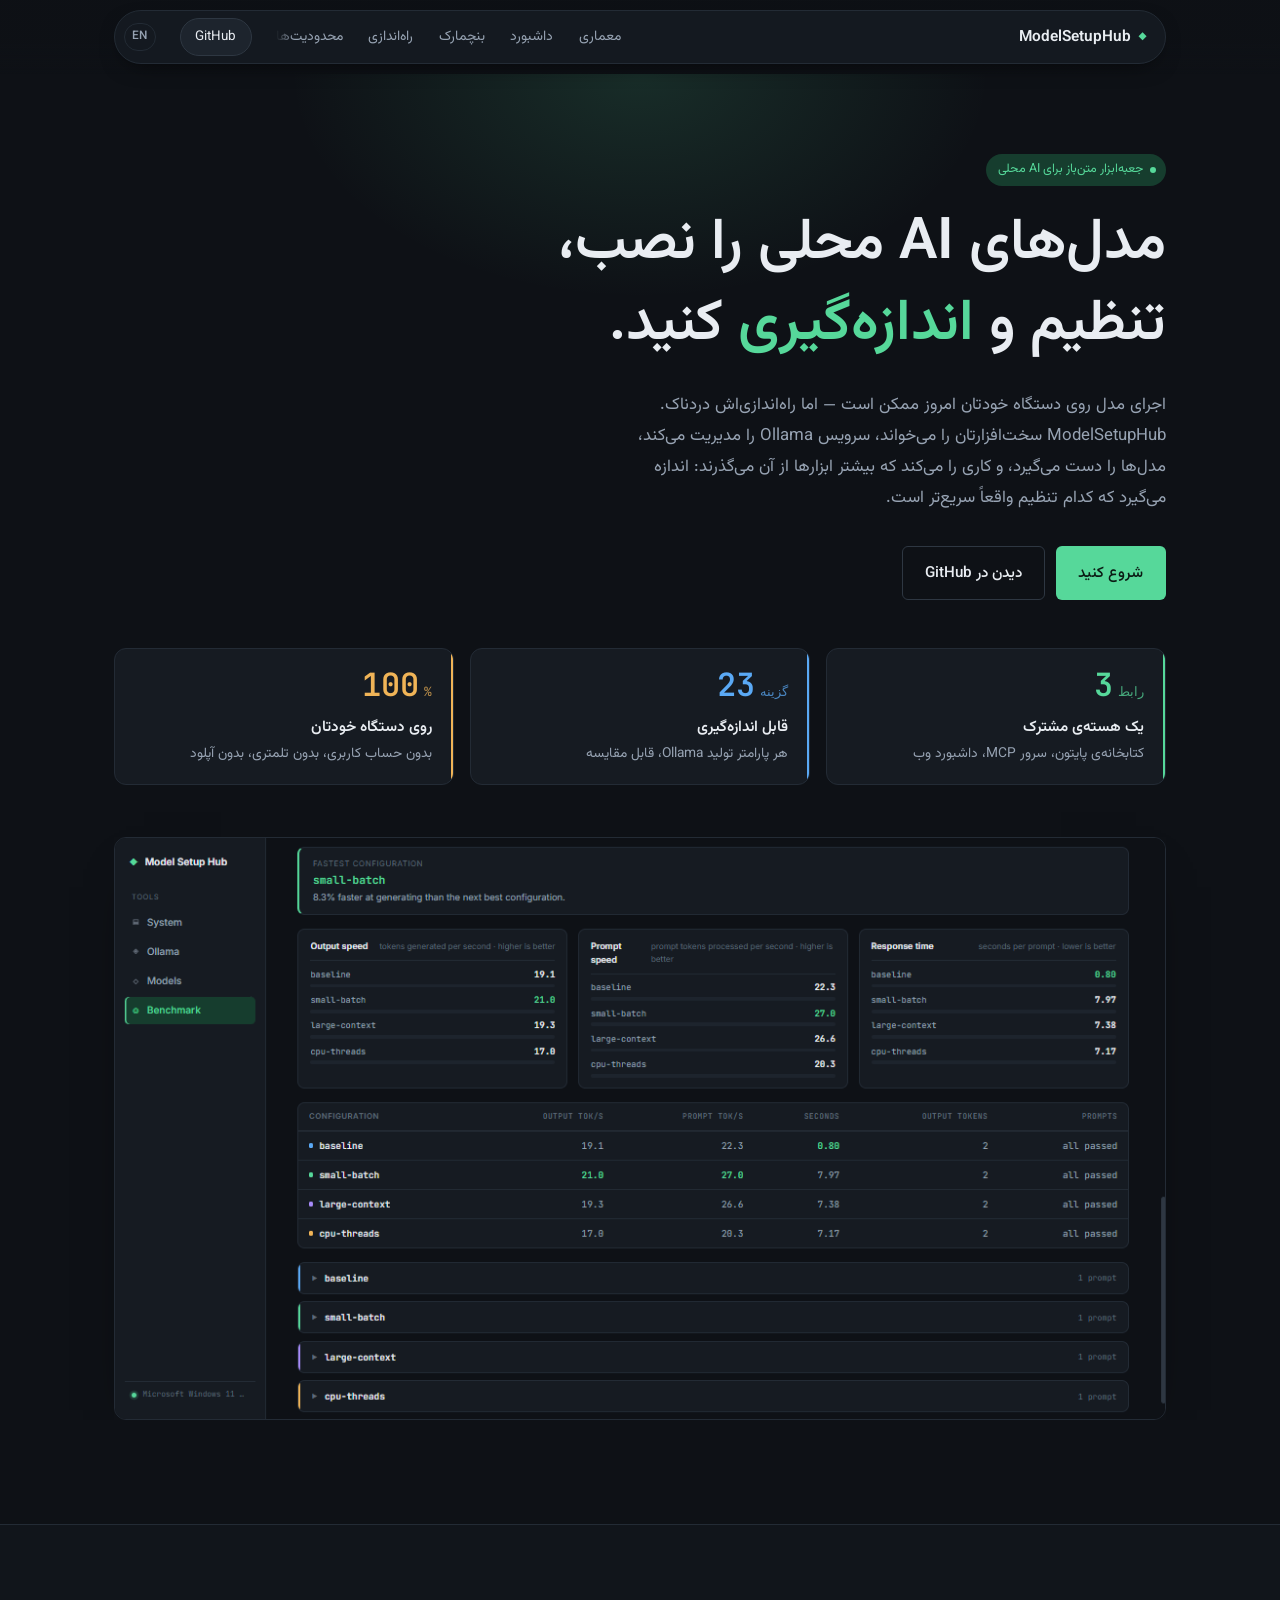
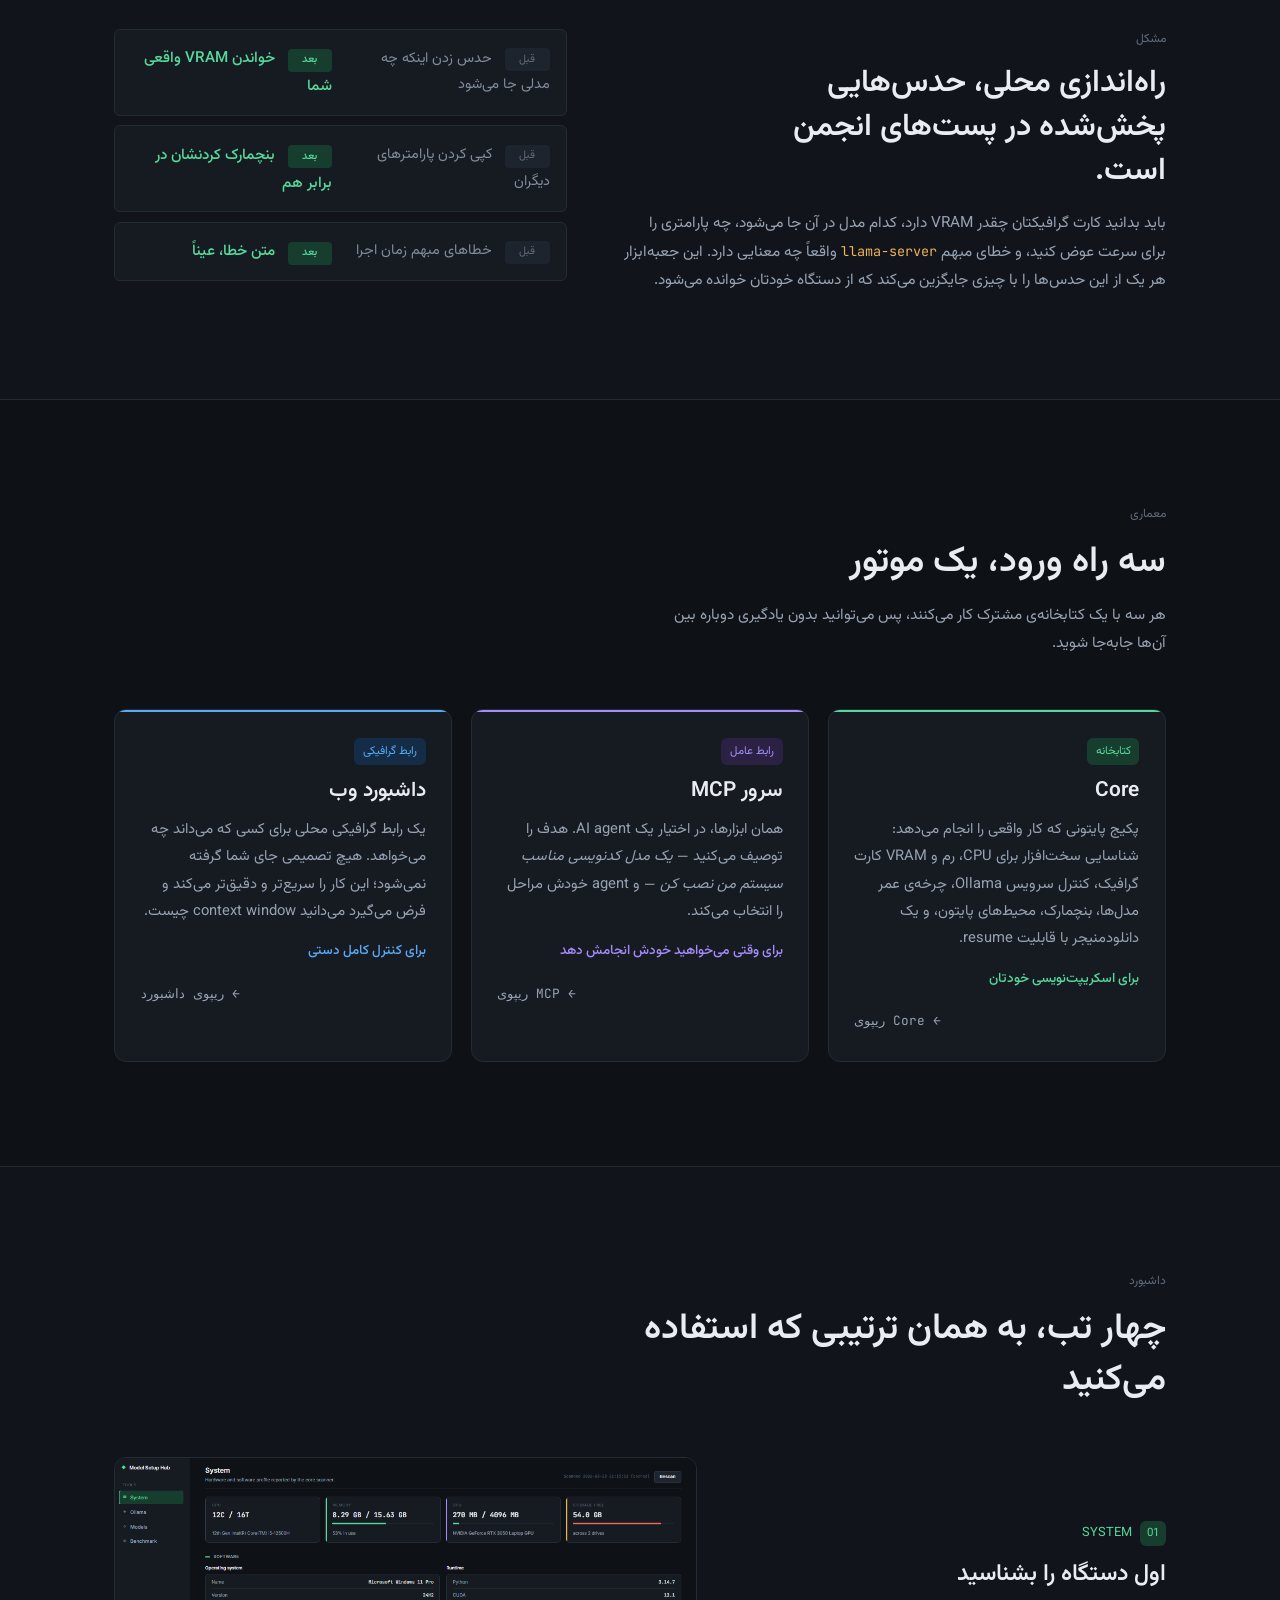
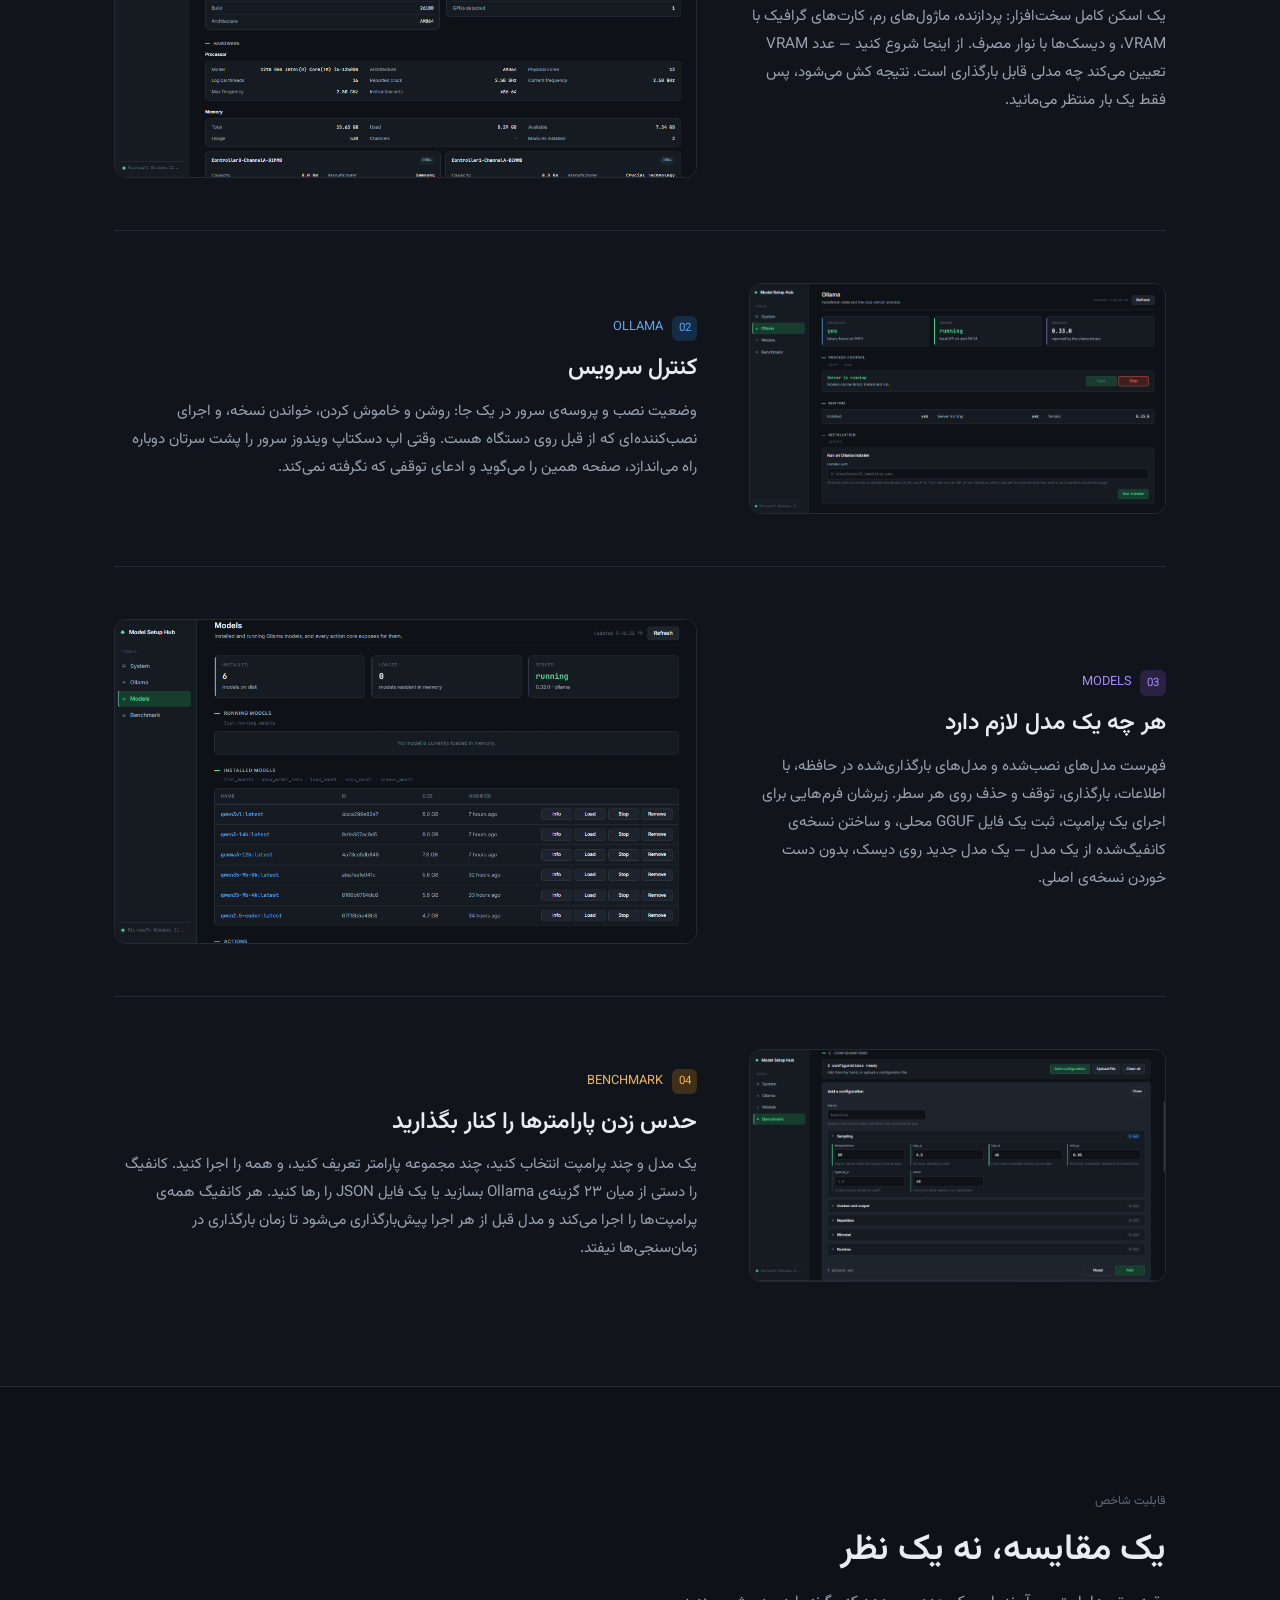
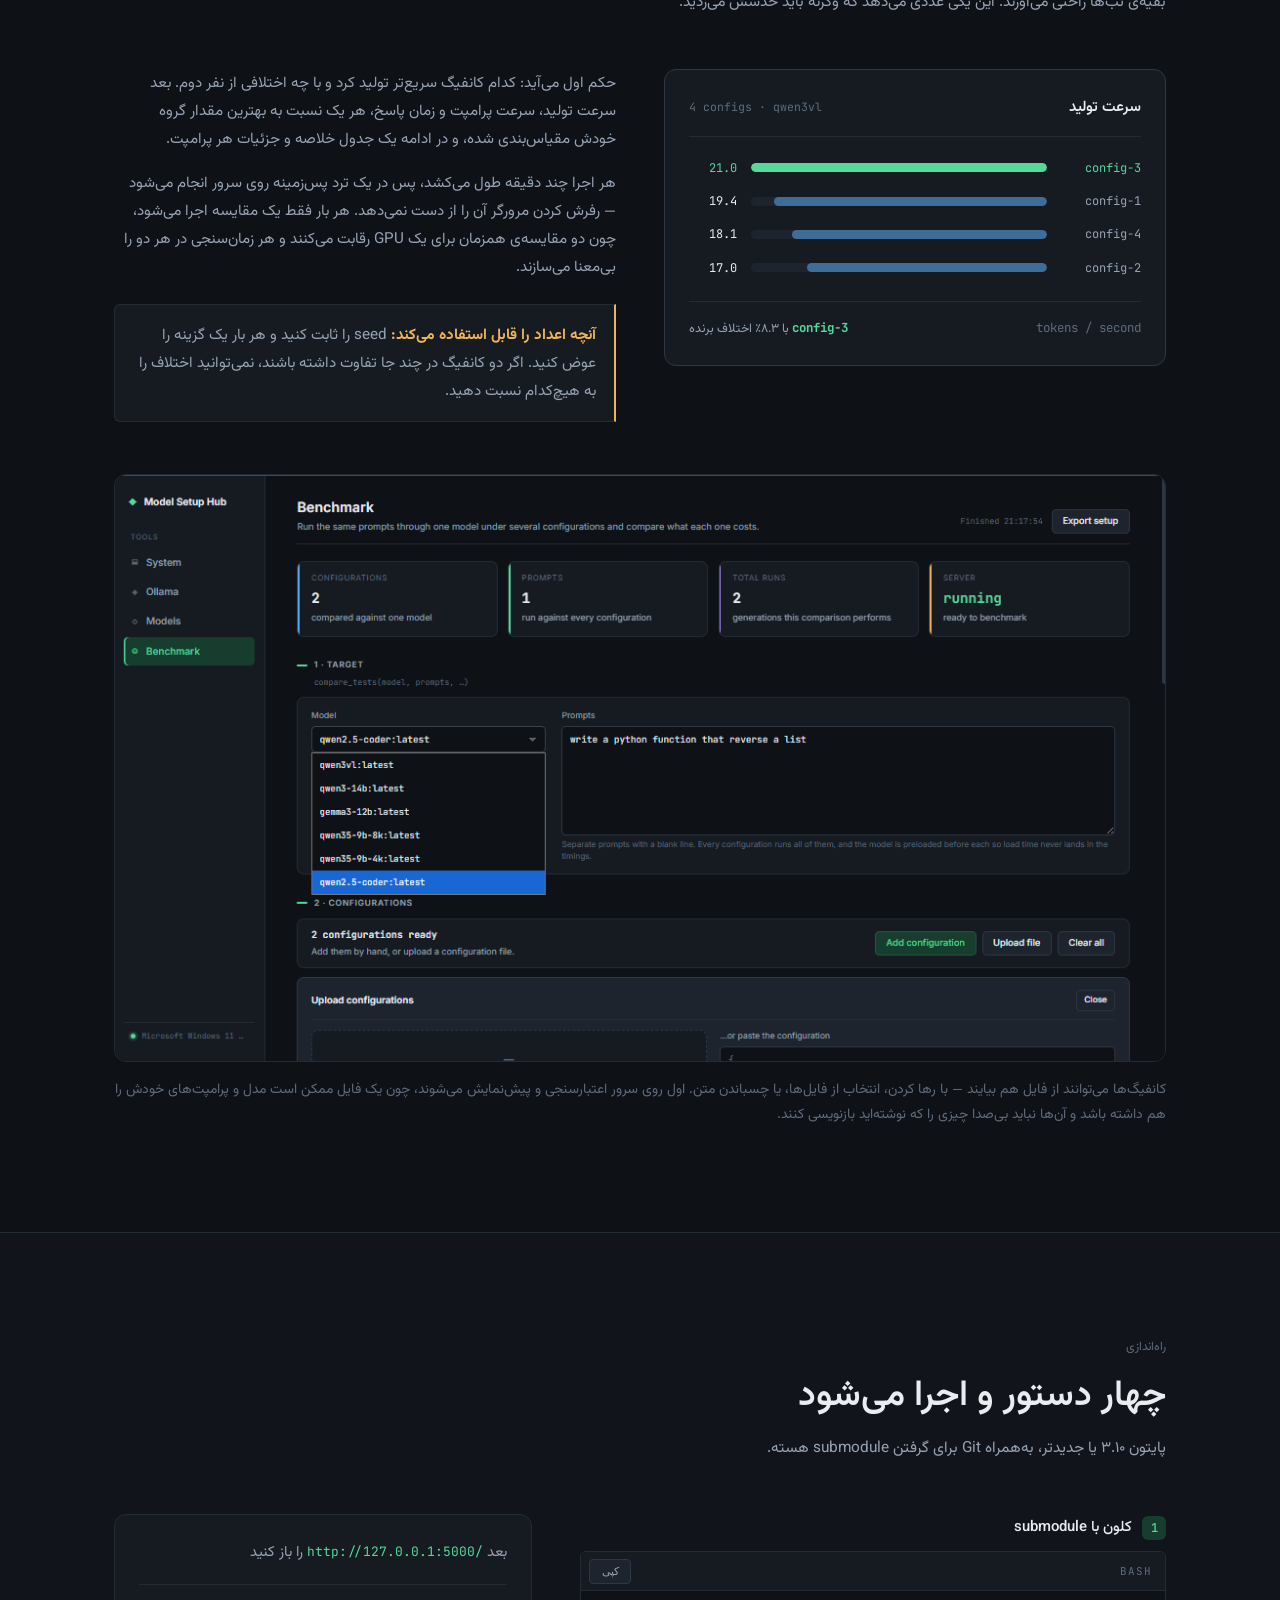
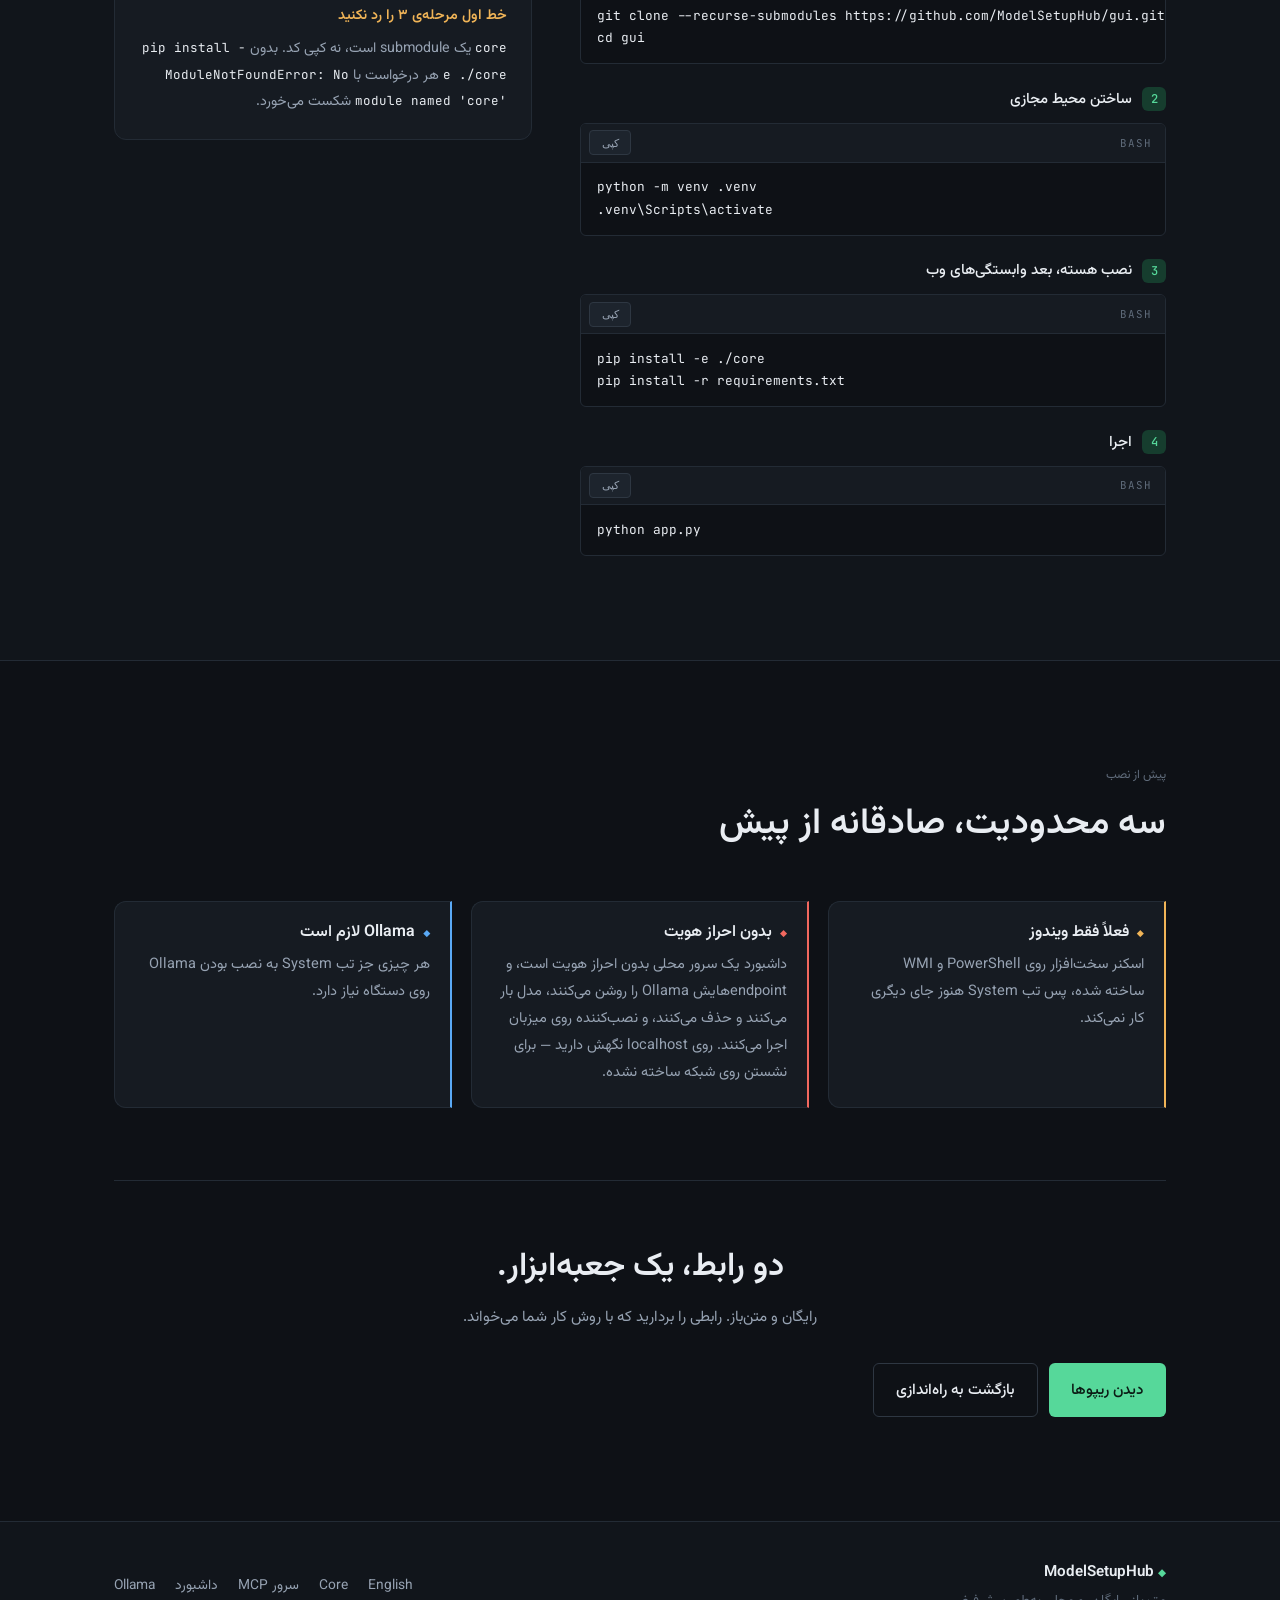
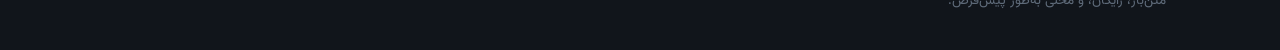
==== fa.html @ 76c3750c "Persion version added" ====
<!DOCTYPE html>
<html lang="fa" dir="rtl">
<head>
<meta charset="UTF-8">
<meta name="viewport" content="width=device-width, initial-scale=1.0">
<title>ModelSetupHub — نصب، تنظیم و اندازه‌گیری مدل‌های AI محلی</title>
<meta name="description" content="یک جعبه‌ابزار متن‌باز برای اجرای مدل‌های AI روی دستگاه خودتان: شناسایی سخت‌افزار، مدیریت سرویس Ollama، کار با مدل‌ها، و بنچمارک پارامترهای تولید در برابر یکدیگر.">
<link rel="icon" href="assets/img/favicon.svg" type="image/svg+xml">
<link rel="preconnect" href="https://fonts.googleapis.com">
<link rel="preconnect" href="https://fonts.gstatic.com" crossorigin>
<link href="https://fonts.googleapis.com/css2?family=JetBrains+Mono:wght@400;500;600;700&family=Vazirmatn:wght@400;500;600;700&display=swap" rel="stylesheet">
<link rel="stylesheet" href="assets/css/style.css">
<link rel="stylesheet" href="assets/css/rtl.css">
</head>
<body>

<a class="skip-link" href="#main">رفتن به محتوا</a>

<header class="site-head">
  <div class="wrap">
    <div class="nav-island">
      <a class="brand" href="#top">
        <span class="brand-mark" aria-hidden="true">&#9670;</span>
        <span class="brand-name">ModelSetupHub</span>
      </a>
      <nav class="site-nav" aria-label="بخش‌ها">
        <a href="#parts">معماری</a>
        <a href="#dashboard">داشبورد</a>
        <a href="#benchmark">بنچمارک</a>
        <a href="#setup">راه‌اندازی</a>
        <a href="#limits">محدودیت‌ها</a>
      </nav>
      <a class="nav-cta" href="https://github.com/ModelSetupHub">GitHub</a>
      <a class="nav-lang" href="index.html" lang="en" title="English version">EN</a>
    </div>
  </div>
</header>

<main id="main">
<section class="hero" id="top">
  <div class="wrap hero-inner">
    <p class="eyebrow"><span class="dot" aria-hidden="true"></span> جعبه‌ابزار متن‌باز برای AI محلی</p>
    <h1>مدل‌های AI محلی را نصب، تنظیم و <em>اندازه‌گیری</em> کنید.</h1>
    <p class="lede">
      اجرای مدل روی دستگاه خودتان امروز ممکن است — اما راه‌اندازی‌اش دردناک. ModelSetupHub سخت‌افزارتان را می‌خواند،
      سرویس Ollama را مدیریت می‌کند، مدل‌ها را دست می‌گیرد، و کاری را می‌کند که بیشتر ابزارها از آن می‌گذرند: اندازه
      می‌گیرد که کدام تنظیم واقعاً سریع‌تر است.
    </p>
    <div class="hero-actions">
      <a class="btn btn-primary" href="#setup">شروع کنید</a>
      <a class="btn btn-ghost" href="https://github.com/ModelSetupHub">دیدن در GitHub</a>
    </div>

    <ul class="stat-strip">
      <li class="s-green">
        <p class="stat-top">
          <span class="stat-num">3</span>
          <span class="stat-unit">رابط</span>
        </p>
        <p class="stat-label">یک هسته‌ی مشترک</p>
        <p class="stat-detail">کتابخانه‌ی پایتون، سرور MCP، داشبورد وب</p>
      </li>
      <li class="s-blue">
        <p class="stat-top">
          <span class="stat-num">23</span>
          <span class="stat-unit">گزینه</span>
        </p>
        <p class="stat-label">قابل اندازه‌گیری</p>
        <p class="stat-detail">هر پارامتر تولید Ollama، قابل مقایسه</p>
      </li>
      <li class="s-amber">
        <p class="stat-top">
          <span class="stat-num">100</span>
          <span class="stat-unit">%</span>
        </p>
        <p class="stat-label">روی دستگاه خودتان</p>
        <p class="stat-detail">بدون حساب کاربری، بدون تلمتری، بدون آپلود</p>
      </li>
    </ul>

    <figure class="shot hero-shot">
      <a class="shot-link" href="assets/img/benchmark-results.png" target="_blank" rel="noopener">
        <img src="assets/img/benchmark-results.png" alt="داشبورد در حال نمایش نتیجه‌ی بنچمارک: سریع‌ترین کانفیگ، نوارهای مقایسه‌ی سرعت تولید، سرعت پرامپت و زمان پاسخ، و جدول خلاصه." width="1077" height="596" loading="eager">
        <span class="shot-zoom">نمایش در اندازه‌ی کامل</span>
      </a>
    </figure>
  </div>
</section>

<section class="problem" aria-labelledby="problem-title">
  <div class="wrap">
    <div class="problem-grid">
      <div class="problem-copy">
        <p class="kicker">مشکل</p>
        <h2 id="problem-title">راه‌اندازی محلی، حدس‌هایی پخش‌شده در پست‌های انجمن است.</h2>
        <p>
          باید بدانید کارت گرافیکتان چقدر VRAM دارد، کدام مدل در آن جا می‌شود، چه پارامتری را برای سرعت عوض کنید، و
          خطای مبهم <code>llama-server</code> واقعاً چه معنایی دارد. این جعبه‌ابزار هر یک از این حدس‌ها را با چیزی
          جایگزین می‌کند که از دستگاه خودتان خوانده می‌شود.
        </p>
      </div>
      <ul class="swap-list">
        <li>
          <span class="swap-from"><span class="swap-tag">قبل</span> حدس زدن اینکه چه مدلی جا می‌شود</span>
          <span class="swap-to"><span class="swap-tag">بعد</span> خواندن VRAM واقعی شما</span>
        </li>
        <li>
          <span class="swap-from"><span class="swap-tag">قبل</span> کپی کردن پارامترهای دیگران</span>
          <span class="swap-to"><span class="swap-tag">بعد</span> بنچمارک کردنشان در برابر هم</span>
        </li>
        <li>
          <span class="swap-from"><span class="swap-tag">قبل</span> خطاهای مبهم زمان اجرا</span>
          <span class="swap-to"><span class="swap-tag">بعد</span> متن خطا، عیناً</span>
        </li>
      </ul>
    </div>
  </div>
</section>

<section class="parts" id="parts" aria-labelledby="parts-title">
  <div class="wrap">
    <header class="sec-head">
      <p class="kicker">معماری</p>
      <h2 id="parts-title">سه راه ورود، یک موتور</h2>
      <p>هر سه با یک کتابخانه‌ی مشترک کار می‌کنند، پس می‌توانید بدون یادگیری دوباره بین آن‌ها جابه‌جا شوید.</p>
    </header>

    <div class="part-grid">
      <article class="part part-green">
        <p class="part-tag">کتابخانه</p>
        <h3>Core</h3>
        <p class="part-body">
          پکیج پایتونی که کار واقعی را انجام می‌دهد: شناسایی سخت‌افزار برای CPU، رم و VRAM کارت گرافیک، کنترل سرویس
          Ollama، چرخه‌ی عمر مدل‌ها، بنچمارک، محیط‌های پایتون، و یک دانلود‌منیجر با قابلیت resume.
        </p>
        <p class="part-for">برای اسکریپت‌نویسی خودتان</p>
        <a class="part-link" href="https://github.com/ModelSetupHub/Core">ریپوی Core &larr;</a>
      </article>

      <article class="part part-violet">
        <p class="part-tag">رابط عامل</p>
        <h3>سرور MCP</h3>
        <p class="part-body">
          همان ابزارها، در اختیار یک AI agent. هدف را توصیف می‌کنید — <em>یک مدل کدنویسی مناسب سیستم من نصب کن</em> — و
          agent خودش مراحل را انتخاب می‌کند.
        </p>
        <p class="part-for">برای وقتی می‌خواهید خودش انجامش دهد</p>
        <a class="part-link" href="https://github.com/ModelSetupHub">ریپوی MCP &larr;</a>
      </article>

      <article class="part part-blue">
        <p class="part-tag">رابط گرافیکی</p>
        <h3>داشبورد وب</h3>
        <p class="part-body">
          یک رابط گرافیکی محلی برای کسی که می‌داند چه می‌خواهد. هیچ تصمیمی جای شما گرفته نمی‌شود؛ این کار را سریع‌تر و
          دقیق‌تر می‌کند و فرض می‌گیرد می‌دانید context window چیست.
        </p>
        <p class="part-for">برای کنترل کامل دستی</p>
        <a class="part-link" href="https://github.com/ModelSetupHub/gui">ریپوی داشبورد &larr;</a>
      </article>
    </div>
  </div>
</section>

<section class="features" id="dashboard" aria-labelledby="dash-title">
  <div class="wrap">
    <header class="sec-head">
      <p class="kicker">داشبورد</p>
      <h2 id="dash-title">چهار تب، به همان ترتیبی که استفاده می‌کنید</h2>
    </header>

    <article class="feature f-green">
      <div class="feature-text">
        <p class="feature-index"><span class="idx">01</span> System</p>
        <h3>اول دستگاه را بشناسید</h3>
        <p>
          یک اسکن کامل سخت‌افزار: پردازنده، ماژول‌های رم، کارت‌های گرافیک با VRAM، و دیسک‌ها با نوار مصرف. از اینجا شروع
          کنید — عدد VRAM تعیین می‌کند چه مدلی قابل بارگذاری است. نتیجه کش می‌شود، پس فقط یک بار منتظر می‌مانید.
        </p>
      </div>
      <figure class="shot feature-shot">
        <a class="shot-link" href="assets/img/system.png" target="_blank" rel="noopener">
          <img src="assets/img/system.png" alt="نتیجه‌ی اسکن سخت‌افزار با جزئیات پردازنده، ماژول‌های رم، VRAM کارت گرافیک و نوارهای مصرف دیسک." width="1070" height="587" loading="lazy">
          <span class="shot-zoom">نمایش در اندازه‌ی کامل</span>
        </a>
      </figure>
    </article>

    <article class="feature f-blue">
      <div class="feature-text">
        <p class="feature-index"><span class="idx">02</span> Ollama</p>
        <h3>کنترل سرویس</h3>
        <p>
          وضعیت نصب و پروسه‌ی سرور در یک جا: روشن و خاموش کردن، خواندن نسخه، و اجرای نصب‌کننده‌ای که از قبل روی دستگاه
          هست. وقتی اپ دسکتاپ ویندوز سرور را پشت سرتان دوباره راه می‌اندازد، صفحه همین را می‌گوید و ادعای توقفی که
          نگرفته نمی‌کند.
        </p>
      </div>
      <figure class="shot feature-shot">
        <a class="shot-link" href="assets/img/ollama.png" target="_blank" rel="noopener">
          <img src="assets/img/ollama.png" alt="تب Ollama با نمایش وضعیت نصب، وضعیت سرور و دکمه‌های روشن و خاموش کردن." width="1063" height="586" loading="lazy">
          <span class="shot-zoom">نمایش در اندازه‌ی کامل</span>
        </a>
      </figure>
    </article>

    <article class="feature f-violet">
      <div class="feature-text">
        <p class="feature-index"><span class="idx">03</span> Models</p>
        <h3>هر چه یک مدل لازم دارد</h3>
        <p>
          فهرست مدل‌های نصب‌شده و مدل‌های بارگذاری‌شده در حافظه، با اطلاعات، بارگذاری، توقف و حذف روی هر سطر. زیرشان
          فرم‌هایی برای اجرای یک پرامپت، ثبت یک فایل GGUF محلی، و ساختن نسخه‌ی کانفیگ‌شده از یک مدل — یک مدل جدید روی
          دیسک، بدون دست خوردن نسخه‌ی اصلی.
        </p>
      </div>
      <figure class="shot feature-shot">
        <a class="shot-link" href="assets/img/models.png" target="_blank" rel="noopener">
          <img src="assets/img/models.png" alt="تب Models با فهرست مدل‌های نصب‌شده و بارگذاری‌شده، عملیات هر سطر و فرم‌های زیر آن." width="1066" height="593" loading="lazy">
          <span class="shot-zoom">نمایش در اندازه‌ی کامل</span>
        </a>
      </figure>
    </article>

    <article class="feature f-amber">
      <div class="feature-text">
        <p class="feature-index"><span class="idx">04</span> Benchmark</p>
        <h3>حدس زدن پارامترها را کنار بگذارید</h3>
        <p>
          یک مدل و چند پرامپت انتخاب کنید، چند مجموعه پارامتر تعریف کنید، و همه را اجرا کنید. کانفیگ را دستی از میان ۲۳
          گزینه‌ی Ollama بسازید یا یک فایل JSON را رها کنید. هر کانفیگ همه‌ی پرامپت‌ها را اجرا می‌کند و مدل قبل از هر
          اجرا پیش‌بارگذاری می‌شود تا زمان بارگذاری در زمان‌سنجی‌ها نیفتد.
        </p>
      </div>
      <figure class="shot feature-shot">
        <a class="shot-link" href="assets/img/benchmark-builder.png" target="_blank" rel="noopener">
          <img src="assets/img/benchmark-builder.png" alt="فرم دستی کانفیگ با گزینه‌های تولید Ollama که در گروه‌های بازشو دسته‌بندی شده‌اند." width="1076" height="600" loading="lazy">
          <span class="shot-zoom">نمایش در اندازه‌ی کامل</span>
        </a>
      </figure>
    </article>
  </div>
</section>

<section class="bench" id="benchmark" aria-labelledby="bench-title">
  <div class="wrap">
    <header class="sec-head">
      <p class="kicker">قابلیت شاخص</p>
      <h2 id="bench-title">یک مقایسه، نه یک نظر</h2>
      <p>بقیه‌ی تب‌ها راحتی می‌آورند. این یکی عددی می‌دهد که وگرنه باید حدسش می‌زدید.</p>
    </header>

    <div class="bench-grid">
      <figure class="bench-panel">
        <figcaption class="panel-head">
          <span class="panel-title">سرعت تولید</span>
          <span class="panel-meta">4 configs &middot; qwen3vl</span>
        </figcaption>
        <ul class="bars">
          <li class="is-best">
            <span class="bar-label">config-3</span>
            <span class="bar-track"><span class="bar-fill" style="width:100%"></span></span>
            <span class="bar-value">21.0</span>
          </li>
          <li>
            <span class="bar-label">config-1</span>
            <span class="bar-track"><span class="bar-fill" style="width:92%"></span></span>
            <span class="bar-value">19.4</span>
          </li>
          <li>
            <span class="bar-label">config-4</span>
            <span class="bar-track"><span class="bar-fill" style="width:86%"></span></span>
            <span class="bar-value">18.1</span>
          </li>
          <li>
            <span class="bar-label">config-2</span>
            <span class="bar-track"><span class="bar-fill" style="width:81%"></span></span>
            <span class="bar-value">17.0</span>
          </li>
        </ul>
        <p class="panel-foot">
          <span class="unit">tokens / second</span>
          <span class="verdict"><strong>config-3</strong> با ۸.۳٪ اختلاف برنده</span>
        </p>
      </figure>

      <div class="bench-copy">
        <p>
          حکم اول می‌آید: کدام کانفیگ سریع‌تر تولید کرد و با چه اختلافی از نفر دوم. بعد سرعت تولید، سرعت پرامپت و زمان
          پاسخ، هر یک نسبت به بهترین مقدار گروه خودش مقیاس‌بندی شده، و در ادامه یک جدول خلاصه و جزئیات هر پرامپت.
        </p>
        <p>
          هر اجرا چند دقیقه طول می‌کشد، پس در یک ترد پس‌زمینه روی سرور انجام می‌شود — رفرش کردن مرورگر آن را از دست
          نمی‌دهد. هر بار فقط یک مقایسه اجرا می‌شود، چون دو مقایسه‌ی همزمان برای یک GPU رقابت می‌کنند و هر زمان‌سنجی در
          هر دو را بی‌معنا می‌سازند.
        </p>
        <p class="bench-tip">
          <strong>آنچه اعداد را قابل استفاده می‌کند:</strong> seed را ثابت کنید و هر بار یک گزینه را عوض کنید. اگر دو
          کانفیگ در چند جا تفاوت داشته باشند، نمی‌توانید اختلاف را به هیچ‌کدام نسبت دهید.
        </p>
      </div>
    </div>

    <figure class="shot bench-shot">
      <a class="shot-link" href="assets/img/benchmark-import.png" target="_blank" rel="noopener">
        <img src="assets/img/benchmark-import.png" alt="ورود کانفیگ‌ها از یک فایل JSON، با پیش‌نمایش آنچه سرور فهمیده، پیش از اعمال شدن." width="1075" height="600" loading="lazy">
        <span class="shot-zoom">نمایش در اندازه‌ی کامل</span>
      </a>
      <figcaption>
        کانفیگ‌ها می‌توانند از فایل هم بیایند — با رها کردن، انتخاب از فایل‌ها، یا چسباندن متن. اول روی سرور اعتبارسنجی و
        پیش‌نمایش می‌شوند، چون یک فایل ممکن است مدل و پرامپت‌های خودش را هم داشته باشد و آن‌ها نباید بی‌صدا چیزی را که
        نوشته‌اید بازنویسی کنند.
      </figcaption>
    </figure>
  </div>
</section>

<section class="setup" id="setup" aria-labelledby="setup-title">
  <div class="wrap">
    <header class="sec-head">
      <p class="kicker">راه‌اندازی</p>
      <h2 id="setup-title">چهار دستور و اجرا می‌شود</h2>
      <p>پایتون ۳.۱۰ یا جدیدتر، به‌همراه Git برای گرفتن submodule هسته.</p>
    </header>

    <div class="setup-grid">
      <ol class="steps">
        <li>
          <p class="step-head"><span class="step-num">1</span> کلون با submodule</p>
          <div class="code-box">
            <div class="code-bar">
              <span class="code-lang">bash</span>
              <button class="copy-btn" type="button" data-copy-target="cmd-1" data-copy-label="کپی" data-copied-label="کپی شد" data-fallback-label="Ctrl+C را بزنید">کپی</button>
            </div>
            <pre><code id="cmd-1">git clone --recurse-submodules https://github.com/ModelSetupHub/gui.git
cd gui</code></pre>
          </div>
        </li>
        <li>
          <p class="step-head"><span class="step-num">2</span> ساختن محیط مجازی</p>
          <div class="code-box">
            <div class="code-bar">
              <span class="code-lang">bash</span>
              <button class="copy-btn" type="button" data-copy-target="cmd-2" data-copy-label="کپی" data-copied-label="کپی شد" data-fallback-label="Ctrl+C را بزنید">کپی</button>
            </div>
            <pre><code id="cmd-2">python -m venv .venv
.venv\Scripts\activate</code></pre>
          </div>
        </li>
        <li>
          <p class="step-head"><span class="step-num">3</span> نصب هسته، بعد وابستگی‌های وب</p>
          <div class="code-box">
            <div class="code-bar">
              <span class="code-lang">bash</span>
              <button class="copy-btn" type="button" data-copy-target="cmd-3" data-copy-label="کپی" data-copied-label="کپی شد" data-fallback-label="Ctrl+C را بزنید">کپی</button>
            </div>
            <pre><code id="cmd-3">pip install -e ./core
pip install -r requirements.txt</code></pre>
          </div>
        </li>
        <li>
          <p class="step-head"><span class="step-num">4</span> اجرا</p>
          <div class="code-box">
            <div class="code-bar">
              <span class="code-lang">bash</span>
              <button class="copy-btn" type="button" data-copy-target="cmd-4" data-copy-label="کپی" data-copied-label="کپی شد" data-fallback-label="Ctrl+C را بزنید">کپی</button>
            </div>
            <pre><code id="cmd-4">python app.py</code></pre>
          </div>
        </li>
      </ol>

      <aside class="setup-side">
        <p class="side-open">بعد <code>http://127.0.0.1:5000/</code> را باز کنید</p>
        <div class="side-warn">
          <p class="warn-head">خط اول مرحله‌ی ۳ را رد نکنید</p>
          <p>
            <code>core</code> یک submodule است، نه کپی کد. بدون <code>pip install -e ./core</code> هر درخواست با
            <code>ModuleNotFoundError: No module named 'core'</code> شکست می‌خورد.
          </p>
        </div>
      </aside>
    </div>
  </div>
</section>

<section class="honest" id="limits" aria-labelledby="honest-title">
  <div class="wrap">
    <header class="sec-head">
      <p class="kicker">پیش از نصب</p>
      <h2 id="honest-title">سه محدودیت، صادقانه از پیش</h2>
    </header>

    <ul class="limits">
      <li class="l-amber">
        <h3><span class="limit-mark" aria-hidden="true">&#9670;</span> فعلاً فقط ویندوز</h3>
        <p>اسکنر سخت‌افزار روی PowerShell و WMI ساخته شده، پس تب System هنوز جای دیگری کار نمی‌کند.</p>
      </li>
      <li class="l-red">
        <h3><span class="limit-mark" aria-hidden="true">&#9670;</span> بدون احراز هویت</h3>
        <p>
          داشبورد یک سرور محلی بدون احراز هویت است، و endpointهایش Ollama را روشن می‌کنند، مدل بار می‌کنند و حذف می‌کنند،
          و نصب‌کننده روی میزبان اجرا می‌کنند. روی localhost نگهش دارید — برای نشستن روی شبکه ساخته نشده.
        </p>
      </li>
      <li class="l-blue">
        <h3><span class="limit-mark" aria-hidden="true">&#9670;</span> Ollama لازم است</h3>
        <p>هر چیزی جز تب System به نصب بودن Ollama روی دستگاه نیاز دارد.</p>
      </li>
    </ul>

    <div class="closing">
      <h2>دو رابط، یک جعبه‌ابزار.</h2>
      <p>رایگان و متن‌باز. رابطی را بردارید که با روش کار شما می‌خواند.</p>
      <div class="hero-actions">
        <a class="btn btn-primary" href="https://github.com/ModelSetupHub">دیدن ریپوها</a>
        <a class="btn btn-ghost" href="#setup">بازگشت به راه‌اندازی</a>
      </div>
    </div>
  </div>
</section>
</main>

<footer class="site-foot">
  <div class="wrap foot-inner">
    <div class="foot-brand">
      <p class="foot-name"><span class="brand-mark" aria-hidden="true">&#9670;</span> ModelSetupHub</p>
      <p class="foot-note">متن‌باز، رایگان، و محلی به‌طور پیش‌فرض.</p>
    </div>
    <nav class="foot-links" aria-label="ریپوها">
      <a href="index.html" lang="en">English</a>
      <a href="https://github.com/ModelSetupHub/Core">Core</a>
      <a href="https://github.com/ModelSetupHub">سرور MCP</a>
      <a href="https://github.com/ModelSetupHub/gui">داشبورد</a>
      <a href="https://ollama.com/">Ollama</a>
    </nav>
  </div>
</footer>

<script src="assets/js/copy.js" defer></script>
</body>
</html>
---- assets/css/style.css ----
/* ModelSetupHub — marketing site.
   Palette and type are lifted from the dashboard so the two read as one product.
   Written mobile-first: the base rules are the phone layout, and the wider
   layouts are added at min-width breakpoints. */

:root {
  --bg: #0E1116;
  --bg-alt: #11151B;
  --panel: #161B22;
  --panel-raised: #1D242D;
  --border-soft: #232B35;
  --border-strong: #2E3742;

  --text: #E9EDF2;
  --text-dim: #97A3B3;
  --text-mid: #808C9C;
  --text-faint: #5F6B7A;

  --green: #56D89A;
  --green-dim: #163D2E;
  --blue: #5AA9F5;
  --blue-dim: #142C45;
  --violet: #A78BFA;
  --violet-dim: #2A2143;
  --amber: #F0B457;
  --amber-dim: #40301A;
  --red: #F2685F;
  --red-dim: #40201E;

  --font-ui: 'Inter', system-ui, sans-serif;
  --font-mono: 'JetBrains Mono', ui-monospace, monospace;

  --radius: 12px;
  --radius-sm: 6px;

  --wrap: 1100px;
  --gap-section: 3.5rem;
  --head-h: 62px;
}

*, *::before, *::after { box-sizing: border-box; }

html {
  scroll-behavior: smooth;
  -webkit-text-size-adjust: 100%;
}

body {
  margin: 0;
  background: var(--bg);
  color: var(--text);
  font-family: var(--font-ui);
  font-size: 16px;
  line-height: 1.6;
  -webkit-font-smoothing: antialiased;
  overflow-x: hidden;
}

h1, h2, h3 { margin: 0; font-weight: 600; line-height: 1.22; letter-spacing: -0.02em; }
p { margin: 0; }
img { display: block; max-width: 100%; height: auto; }
code { font-family: var(--font-mono); font-size: 0.88em; overflow-wrap: anywhere; }

a { color: var(--green); text-decoration: none; }
a:hover { text-decoration: underline; }

:focus-visible { outline: 2px solid var(--green); outline-offset: 3px; }

.c-green { color: var(--green); }
.c-blue { color: var(--blue); }
.c-violet { color: var(--violet); }
.c-amber { color: var(--amber); }
.c-red { color: var(--red); }

.skip-link { position: absolute; top: -100vh; inset-inline-start: 1rem; }
.skip-link:focus {
  top: 1rem;
  z-index: 20;
  padding: 0.5rem 0.9rem;
  background: var(--panel-raised);
  border: 1px solid var(--border-strong);
  border-radius: var(--radius-sm);
  color: var(--text);
}

.wrap {
  width: 100%;
  max-width: var(--wrap);
  margin: 0 auto;
  padding: 0 1.25rem;
}

main > section { scroll-margin-top: calc(var(--head-h) + 8px); }

.kicker {
  font-family: var(--font-mono);
  font-size: 0.7rem;
  letter-spacing: 0.12em;
  text-transform: uppercase;
  color: var(--text-faint);
  margin-bottom: 0.7rem;
}

/* ---------- header ----------
   A floating "island" bar at both sizes: the brand and GitHub link stay fixed on
   the outer edges, and the section links scroll horizontally between them when
   the viewport cannot fit them. */

.site-head {
  position: sticky;
  top: 0;
  z-index: 10;
  padding: 0.6rem 0;
  background: linear-gradient(rgba(14, 17, 22, 0.96) 60%, rgba(14, 17, 22, 0));
}

.nav-island {
  display: flex;
  align-items: center;
  gap: 0.5rem;
  padding-block: 0.4rem;
  padding-inline: 0.85rem 0.5rem;
  background: rgba(22, 27, 34, 0.9);
  backdrop-filter: blur(12px);
  border: 1px solid var(--border-soft);
  border-radius: 999px;
  box-shadow: 0 8px 24px -12px rgba(0, 0, 0, 0.8);
}

.brand {
  display: inline-flex;
  align-items: center;
  gap: 0.45rem;
  flex: none;
  color: var(--text);
  font-weight: 600;
  font-size: 0.92rem;
}
.brand:hover { text-decoration: none; }
.brand-mark { color: var(--green); font-size: 0.66rem; }
/* The wordmark is visually dropped on the narrowest screens so the section links
   keep their space, but it stays in the accessibility tree as the link's name. */
.brand-name {
  position: absolute;
  width: 1px;
  height: 1px;
  margin: -1px;
  overflow: hidden;
  clip-path: inset(50%);
  white-space: nowrap;
}

.nav-cta {
  flex: none;
  padding: 0.32rem 0.75rem;
  background: var(--panel-raised);
  border: 1px solid var(--border-strong);
  border-radius: 999px;
  color: var(--text);
  font-size: 0.8rem;
}
.nav-cta:hover { border-color: var(--green); color: var(--green); text-decoration: none; }

/* Language switch: a compact chip beside the GitHub link. */
.nav-lang {
  flex: none;
  display: grid;
  place-items: center;
  min-width: 2rem;
  height: 1.75rem;
  padding: 0 0.4rem;
  border: 1px solid var(--border-soft);
  border-radius: 999px;
  color: var(--text-dim);
  font-size: 0.74rem;
  font-weight: 500;
}
.nav-lang:hover { border-color: var(--green); color: var(--green); text-decoration: none; }

.site-nav {
  flex: 1 1 auto;
  min-width: 0;
  display: flex;
  gap: 0.9rem;
  padding: 0 0.35rem;
  font-size: 0.82rem;
  white-space: nowrap;
  overflow-x: auto;
  scrollbar-width: none;
  /* Fade the trailing edge so the horizontal scroll is discoverable.
     The RTL stylesheet flips this gradient. */
  mask-image: linear-gradient(to right, transparent 0, #000 10px, #000 calc(100% - 18px), transparent 100%);
}
.site-nav::-webkit-scrollbar { display: none; }
.site-nav a { flex: none; color: var(--text-dim); }
.site-nav a:hover { color: var(--text); text-decoration: none; }

/* ---------- hero ---------- */

.hero {
  position: relative;
  padding: 3rem 0 0;
  overflow: hidden;
}
.hero::before {
  content: "";
  position: absolute;
  top: -260px;
  left: 50%;
  width: 760px;
  height: 520px;
  transform: translateX(-50%);
  background: radial-gradient(closest-side, rgba(86, 216, 154, 0.14), transparent 70%);
  pointer-events: none;
}

.hero-inner { position: relative; }

.eyebrow {
  display: inline-flex;
  align-items: center;
  gap: 0.45rem;
  padding-block: 0.28rem;
  padding-inline: 0.6rem 0.75rem;
  margin-bottom: 1.15rem;
  background: var(--green-dim);
  border-radius: 999px;
  font-family: var(--font-mono);
  font-size: 0.7rem;
  letter-spacing: 0.04em;
  color: var(--green);
}
.dot { width: 6px; height: 6px; border-radius: 50%; background: var(--green); }

.hero h1 { font-size: clamp(2rem, 8.5vw, 2.5rem); }
.hero h1 em { font-style: normal; color: var(--green); }

.lede {
  margin-top: 1.1rem;
  font-size: 1rem;
  color: var(--text-dim);
}

.hero-actions {
  display: flex;
  flex-wrap: wrap;
  gap: 0.7rem;
  margin-top: 1.6rem;
}

.btn {
  display: block;
  flex: 1 1 100%;
  padding: 0.75rem 1.35rem;
  border-radius: var(--radius-sm);
  border: 1px solid transparent;
  text-align: center;
  font-size: 0.95rem;
  font-weight: 500;
  transition: background-color 0.15s, border-color 0.15s, color 0.15s;
}
.btn:hover { text-decoration: none; }

.btn-primary { background: var(--green); color: #0B1B14; }
.btn-primary:hover { background: #6ee0ab; }

.btn-ghost { border-color: var(--border-strong); color: var(--text); }
.btn-ghost:hover { border-color: var(--text-faint); background: var(--panel); }

/* Stat cards: each one pairs a figure with a claim and the evidence for it, so
   the number is never left to speak on its own. */
.stat-strip {
  list-style: none;
  display: grid;
  grid-template-columns: minmax(0, 1fr);
  gap: 0.6rem;
  margin: 2rem 0 0;
  padding: 0;
}
.stat-strip li {
  position: relative;
  padding: 1rem 1.1rem;
  background: var(--panel);
  border: 1px solid var(--border-soft);
  border-radius: var(--radius);
  overflow: hidden;
}
.stat-strip li::before {
  content: "";
  position: absolute;
  inset-block: 0;
  inset-inline-start: 0;
  width: 2px;
  background: var(--accent);
}

.s-green { --accent: var(--green); }
.s-blue  { --accent: var(--blue); }
.s-amber { --accent: var(--amber); }

.stat-top {
  display: flex;
  align-items: baseline;
  gap: 0.35rem;
}
.stat-num {
  font-family: var(--font-mono);
  font-size: 1.75rem;
  font-weight: 600;
  line-height: 1;
  color: var(--accent);
}
.stat-unit {
  font-family: var(--font-mono);
  font-size: 0.76rem;
  color: var(--accent);
  opacity: 0.75;
}

.stat-label {
  margin-top: 0.5rem;
  font-size: 0.92rem;
  font-weight: 600;
}
.stat-detail {
  margin-top: 0.15rem;
  font-size: 0.84rem;
  line-height: 1.45;
  color: var(--text-dim);
}

/* ---------- screenshots ----------
   A dashboard screenshot is unreadable at phone width, so on small screens it
   becomes a tappable thumbnail with a visible hint to open it full size. */

.shot { margin: 2rem 0 0; }

.shot-link {
  position: relative;
  display: block;
  border: 1px solid var(--border-soft);
  border-radius: var(--radius);
  overflow: hidden;
  background: var(--panel);
}
.shot-link:hover { text-decoration: none; border-color: var(--border-strong); }

.shot-link img { width: 100%; }

.shot-zoom {
  position: absolute;
  inset-inline-end: 0.5rem;
  bottom: 0.5rem;
  padding: 0.25rem 0.6rem;
  background: rgba(14, 17, 22, 0.9);
  border: 1px solid var(--border-strong);
  border-radius: 999px;
  font-family: var(--font-mono);
  font-size: 0.68rem;
  color: var(--text-dim);
}

.hero-shot { box-shadow: 0 20px 50px -30px rgba(0, 0, 0, 0.9); }

/* ---------- problem ---------- */

.problem {
  margin-top: var(--gap-section);
  padding: var(--gap-section) 0;
  background: var(--bg-alt);
  border-top: 1px solid var(--border-soft);
  border-bottom: 1px solid var(--border-soft);
}

.problem-copy h2 { font-size: clamp(1.4rem, 5.5vw, 1.7rem); }
.problem-copy p:last-child { margin-top: 1rem; color: var(--text-dim); font-size: 0.96rem; }
.problem-copy code { color: var(--amber); }

.swap-list {
  list-style: none;
  margin: 1.75rem 0 0;
  padding: 0;
}
.swap-list li {
  display: grid;
  gap: 0.5rem;
  padding: 0.9rem 1rem;
  background: var(--panel);
  border: 1px solid var(--border-soft);
  border-radius: var(--radius-sm);
}
.swap-list li + li { margin-top: 0.6rem; }

/* Explicit Before/After chips replace a strikethrough that reads as noise on a
   small screen. */
.swap-tag {
  display: inline-block;
  min-width: 3.6rem;
  margin-inline-end: 0.55rem;
  padding: 0.1rem 0.4rem;
  border-radius: 4px;
  font-family: var(--font-mono);
  font-size: 0.64rem;
  letter-spacing: 0.06em;
  text-transform: uppercase;
  text-align: center;
}
.swap-from { font-size: 0.9rem; color: var(--text-mid); }
.swap-from .swap-tag { background: var(--panel-raised); color: var(--text-faint); }
.swap-to { font-size: 0.95rem; font-weight: 500; color: var(--green); }
.swap-to .swap-tag { background: var(--green-dim); color: var(--green); }

/* ---------- section heads ---------- */

.sec-head { margin-bottom: 2rem; }
.sec-head h2 { font-size: clamp(1.5rem, 6vw, 1.9rem); }
.sec-head > p:last-child:not(.kicker) {
  margin-top: 0.8rem;
  color: var(--text-dim);
  font-size: 0.96rem;
}

/* ---------- parts ---------- */

.parts { padding: var(--gap-section) 0; }

.part-grid {
  display: grid;
  grid-template-columns: minmax(0, 1fr);
  gap: 0.9rem;
}

.part {
  position: relative;
  display: flex;
  flex-direction: column;
  padding: 1.4rem 1.25rem;
  background: var(--panel);
  border: 1px solid var(--border-soft);
  border-radius: var(--radius);
  overflow: hidden;
}
.part::before {
  content: "";
  position: absolute;
  inset-inline: 0;
  top: 0;
  height: 2px;
  background: var(--accent);
}

.part-green  { --accent: var(--green);  --accent-dim: var(--green-dim); }
.part-violet { --accent: var(--violet); --accent-dim: var(--violet-dim); }
.part-blue   { --accent: var(--blue);   --accent-dim: var(--blue-dim); }

.part-tag {
  display: inline-block;
  align-self: flex-start;
  padding: 0.18rem 0.55rem;
  background: var(--accent-dim);
  border-radius: var(--radius-sm);
  color: var(--accent);
  font-family: var(--font-mono);
  font-size: 0.66rem;
  letter-spacing: 0.07em;
  text-transform: uppercase;
}

.part h3 { margin: 0.75rem 0 0.6rem; font-size: 1.2rem; }
.part-body { color: var(--text-dim); font-size: 0.92rem; }

.part-for {
  margin-top: 0.9rem;
  font-size: 0.84rem;
  font-weight: 500;
  color: var(--accent);
}

.part-link {
  margin-top: 1.1rem;
  font-family: var(--font-mono);
  font-size: 0.8rem;
  color: var(--text-dim);
}
.part-link:hover { color: var(--accent); text-decoration: none; }

/* ---------- features ---------- */

.features {
  padding: var(--gap-section) 0;
  background: var(--bg-alt);
  border-top: 1px solid var(--border-soft);
  border-bottom: 1px solid var(--border-soft);
}

.feature { padding: 2rem 0; border-top: 1px solid var(--border-soft); }
.feature:first-of-type { border-top: none; padding-top: 0; }
.feature:last-of-type { padding-bottom: 0; }

.f-green  { --accent: var(--green);  --accent-dim: var(--green-dim); }
.f-blue   { --accent: var(--blue);   --accent-dim: var(--blue-dim); }
.f-violet { --accent: var(--violet); --accent-dim: var(--violet-dim); }
.f-amber  { --accent: var(--amber);  --accent-dim: var(--amber-dim); }

.feature-index {
  display: flex;
  align-items: center;
  gap: 0.55rem;
  font-family: var(--font-mono);
  font-size: 0.76rem;
  letter-spacing: 0.06em;
  text-transform: uppercase;
  color: var(--accent);
}
.idx {
  display: grid;
  place-items: center;
  flex: none;
  width: 1.6rem;
  height: 1.6rem;
  background: var(--accent-dim);
  border-radius: var(--radius-sm);
  font-size: 0.72rem;
}

.feature-text h3 { margin: 0.7rem 0 0.75rem; font-size: 1.25rem; }
.feature-text p:last-child { color: var(--text-dim); font-size: 0.95rem; }

.feature-shot { margin-top: 1.4rem; }

/* ---------- benchmark ---------- */

.bench { padding: var(--gap-section) 0; }

.bench-panel {
  margin: 0;
  padding: 1.15rem 1.1rem;
  background: var(--panel);
  border: 1px solid var(--border-strong);
  border-radius: var(--radius);
}

.panel-head {
  display: flex;
  flex-wrap: wrap;
  align-items: baseline;
  justify-content: space-between;
  gap: 0.35rem 1rem;
  padding-bottom: 0.9rem;
  margin-bottom: 0.9rem;
  border-bottom: 1px solid var(--border-soft);
}
.panel-title { font-weight: 600; font-size: 0.94rem; }
.panel-meta { font-family: var(--font-mono); font-size: 0.72rem; color: var(--text-faint); }

.bars { list-style: none; margin: 0; padding: 0; }
.bars li {
  display: grid;
  grid-template-columns: 4.4rem minmax(0, 1fr) 2.6rem;
  align-items: center;
  gap: 0.6rem;
  padding: 0.35rem 0;
}

.bar-label { font-family: var(--font-mono); font-size: 0.75rem; color: var(--text-dim); }

.bar-track {
  height: 9px;
  background: var(--panel-raised);
  border-radius: 999px;
  overflow: hidden;
}
.bar-fill {
  display: block;
  height: 100%;
  background: var(--blue);
  opacity: 0.55;
  border-radius: 999px;
}

.bars li.is-best .bar-label,
.bars li.is-best .bar-value { color: var(--green); }
.bars li.is-best .bar-fill { background: var(--green); opacity: 1; }

.bar-value { font-family: var(--font-mono); font-size: 0.75rem; text-align: end; }

.panel-foot {
  display: flex;
  flex-wrap: wrap;
  align-items: baseline;
  justify-content: space-between;
  gap: 0.3rem 1rem;
  margin-top: 1rem;
  padding-top: 0.9rem;
  border-top: 1px solid var(--border-soft);
  font-size: 0.78rem;
  color: var(--text-faint);
}
.unit { font-family: var(--font-mono); }
.verdict { color: var(--text-dim); }
.verdict strong { color: var(--green); font-family: var(--font-mono); }

.bench-copy { margin-top: 1.6rem; }
.bench-copy p { color: var(--text-dim); font-size: 0.95rem; }
.bench-copy p + p { margin-top: 1rem; }

.bench-tip {
  margin-top: 1.4rem !important;
  padding: 1rem 1.1rem;
  background: var(--panel);
  border: 1px solid var(--border-soft);
  border-inline-start: 2px solid var(--amber);
  border-radius: var(--radius-sm);
  border-start-start-radius: 0;
  border-end-start-radius: 0;
}
.bench-tip strong { color: var(--amber); }

.bench-shot figcaption {
  margin-top: 0.9rem;
  font-size: 0.87rem;
  color: var(--text-faint);
}

/* ---------- setup ---------- */

.setup {
  padding: var(--gap-section) 0;
  background: var(--bg-alt);
  border-top: 1px solid var(--border-soft);
  border-bottom: 1px solid var(--border-soft);
}

.setup-grid { display: grid; grid-template-columns: minmax(0, 1fr); gap: 2rem; }

.steps { list-style: none; margin: 0; padding: 0; }
.steps li { min-width: 0; }
.steps li + li { margin-top: 1.35rem; }

.step-head {
  display: flex;
  align-items: center;
  gap: 0.65rem;
  margin-bottom: 0.6rem;
  font-size: 0.93rem;
  font-weight: 500;
}
.step-num {
  display: grid;
  place-items: center;
  flex: none;
  width: 1.5rem;
  height: 1.5rem;
  background: var(--green-dim);
  color: var(--green);
  border-radius: var(--radius-sm);
  font-family: var(--font-mono);
  font-size: 0.76rem;
}

/* Code box: a labelled bar with a copy button above the command itself. */
.code-box {
  min-width: 0;
  background: var(--bg);
  border: 1px solid var(--border-soft);
  border-radius: var(--radius-sm);
  overflow: hidden;
}

.code-bar {
  display: flex;
  align-items: center;
  justify-content: space-between;
  gap: 1rem;
  padding-block: 0.4rem;
  padding-inline: 0.85rem 0.5rem;
  background: var(--panel);
  border-bottom: 1px solid var(--border-soft);
}
.code-lang {
  font-family: var(--font-mono);
  font-size: 0.68rem;
  letter-spacing: 0.08em;
  text-transform: uppercase;
  color: var(--text-faint);
}

.copy-btn {
  flex: none;
  padding: 0.28rem 0.7rem;
  background: var(--panel-raised);
  border: 1px solid var(--border-strong);
  border-radius: 4px;
  color: var(--text-dim);
  font-family: var(--font-mono);
  font-size: 0.7rem;
  cursor: pointer;
  transition: color 0.15s, border-color 0.15s, background-color 0.15s;
}
.copy-btn:hover { color: var(--text); border-color: var(--text-faint); }
.copy-btn.is-copied {
  background: var(--green-dim);
  border-color: var(--green);
  color: var(--green);
}

pre {
  margin: 0;
  padding: 0.85rem 1rem;
  overflow-x: auto;
}
pre code {
  display: block;
  font-size: 0.8rem;
  line-height: 1.75;
  color: var(--text);
  white-space: pre;
  overflow-wrap: normal;
}

.setup-side {
  padding: 1.25rem;
  background: var(--panel);
  border: 1px solid var(--border-soft);
  border-radius: var(--radius);
}
.side-open { font-size: 0.92rem; color: var(--text-dim); }
.side-open code { color: var(--green); }

.side-warn {
  margin-top: 1.1rem;
  padding-top: 1.1rem;
  border-top: 1px solid var(--border-soft);
  font-size: 0.89rem;
  color: var(--text-dim);
}
.warn-head { margin-bottom: 0.45rem; font-weight: 600; color: var(--amber); }
.side-warn code { color: var(--text); }

/* ---------- limits and closing ---------- */

.honest { padding: var(--gap-section) 0; }

.limits {
  list-style: none;
  margin: 0;
  padding: 0;
  display: grid;
  grid-template-columns: minmax(0, 1fr);
  gap: 0.9rem;
}
.limits li {
  padding: 1.25rem;
  background: var(--panel);
  border: 1px solid var(--border-soft);
  border-inline-start: 2px solid var(--accent);
  border-radius: var(--radius);
  border-start-start-radius: 0;
  border-end-start-radius: 0;
}
.l-amber { --accent: var(--amber); }
.l-red   { --accent: var(--red); }
.l-blue  { --accent: var(--blue); }

.limits h3 {
  display: flex;
  align-items: baseline;
  gap: 0.5rem;
  margin-bottom: 0.5rem;
  font-size: 1rem;
}
.limit-mark { flex: none; font-size: 0.58rem; color: var(--accent); }
.limits p { color: var(--text-dim); font-size: 0.91rem; }

.closing {
  margin-top: 3rem;
  padding-top: 2.5rem;
  border-top: 1px solid var(--border-soft);
  text-align: center;
}
.closing h2 { font-size: clamp(1.4rem, 5.5vw, 1.8rem); }
.closing p { margin-top: 0.75rem; color: var(--text-dim); font-size: 0.95rem; }

/* ---------- footer ---------- */

.site-foot {
  padding: 1.75rem 0;
  background: var(--bg-alt);
  border-top: 1px solid var(--border-soft);
}
.foot-inner { display: grid; gap: 1.25rem; }
.foot-name { font-weight: 600; font-size: 0.95rem; }
.foot-note { margin-top: 0.15rem; font-size: 0.84rem; color: var(--text-faint); }

.foot-links {
  display: flex;
  flex-wrap: wrap;
  gap: 0.6rem 1.25rem;
  font-size: 0.86rem;
}
.foot-links a { color: var(--text-dim); }
.foot-links a:hover { color: var(--text); }

/* ---------- 600px and up ---------- */

@media (min-width: 600px) {
  .wrap { padding: 0 1.5rem; }

  .brand-name {
    position: static;
    width: auto;
    height: auto;
    margin: 0;
    overflow: visible;
    clip-path: none;
  }
  .nav-island { gap: 0.75rem; padding-inline-start: 1rem; }

  .btn { flex: 0 0 auto; display: inline-block; }

  .stat-strip { grid-template-columns: repeat(3, minmax(0, 1fr)); }

  .swap-list li {
    grid-template-columns: repeat(2, minmax(0, 1fr));
    align-items: center;
    gap: 1rem;
  }

  .limits { grid-template-columns: repeat(2, minmax(0, 1fr)); }
  .limits li:last-child { grid-column: span 2; }

  .foot-inner {
    display: flex;
    flex-wrap: wrap;
    align-items: center;
    justify-content: space-between;
    gap: 1.5rem 2rem;
  }
}

/* ---------- 900px and up: the desktop layout ---------- */

@media (min-width: 900px) {
  :root { --gap-section: 6.5rem; --head-h: 72px; }

  .nav-island { gap: 1.5rem; padding-block: 0.45rem; padding-inline: 1.15rem 0.55rem; }
  .brand { font-size: 0.96rem; }
  .site-nav {
    justify-content: flex-end;
    gap: 1.6rem;
    padding: 0;
    font-size: 0.87rem;
    overflow: visible;
    mask-image: none;
  }
  .nav-cta { padding: 0.36rem 0.9rem; font-size: 0.84rem; }

  .hero { padding-top: 5rem; }
  .hero::before { top: -320px; width: 1000px; height: 640px; }
  .hero h1 { max-width: 22ch; font-size: clamp(2.6rem, 5.2vw, 3.6rem); }
  .lede { max-width: 60ch; margin-top: 1.5rem; font-size: 1.05rem; }
  .hero-actions { margin-top: 2rem; }

  .stat-strip { gap: 1rem; margin-top: 3rem; }
  .stat-strip li { padding: 1.25rem 1.3rem; }
  .stat-num { font-size: 2rem; }
  .stat-unit { font-size: 0.8rem; }
  .stat-label { margin-top: 0.6rem; font-size: 0.95rem; }
  .stat-detail { font-size: 0.86rem; }

  .shot { margin-top: 3.25rem; }
  /* On a pointer device the screenshot is legible in place, so the hint only
     appears on hover. */
  .shot-zoom { opacity: 0; transition: opacity 0.15s; }
  .shot-link:hover .shot-zoom { opacity: 1; }

  .problem-grid {
    display: grid;
    grid-template-columns: minmax(0, 6fr) minmax(0, 5fr);
    gap: 3.5rem;
    align-items: start;
  }
  .problem-copy h2 { max-width: 24ch; font-size: clamp(1.5rem, 3vw, 1.95rem); }
  .swap-list { margin-top: 0; }

  .sec-head { max-width: 58ch; margin-bottom: 3.25rem; }
  .sec-head h2 { font-size: clamp(1.7rem, 3.4vw, 2.25rem); }

  .part-grid { grid-template-columns: repeat(3, minmax(0, 1fr)); gap: 1.15rem; }
  .part {
    padding: 1.75rem 1.6rem;
    transition: border-color 0.15s, transform 0.15s;
  }
  .part:hover { transform: translateY(-2px); border-color: var(--border-strong); }
  .part h3 { font-size: 1.3rem; }

  .feature {
    display: grid;
    grid-template-columns: minmax(0, 5fr) minmax(0, 7fr);
    gap: 3.25rem;
    align-items: center;
    padding: 3.25rem 0;
  }
  .feature:nth-of-type(even) .feature-shot { order: -1; }
  .feature-text h3 { font-size: 1.45rem; }
  .feature-shot { margin-top: 0; }

  .bench-grid {
    display: grid;
    grid-template-columns: minmax(0, 1fr) minmax(0, 1fr);
    gap: 3rem;
    align-items: start;
  }
  .bench-panel { padding: 1.5rem; }
  .bench-copy { margin-top: 0; }
  .bars li { grid-template-columns: 5rem minmax(0, 1fr) 3rem; gap: 0.85rem; }

  .setup-grid { grid-template-columns: minmax(0, 7fr) minmax(0, 5fr); gap: 3rem; align-items: start; }
  .setup-side { padding: 1.5rem; }

  .limits { grid-template-columns: repeat(3, minmax(0, 1fr)); gap: 1.15rem; }
  .limits li:last-child { grid-column: auto; }

  .closing { margin-top: 4.5rem; padding-top: 4rem; }
  .closing h2 { font-size: clamp(1.6rem, 3.2vw, 2.05rem); }

  .site-foot { padding: 2.25rem 0; }
}

@media (prefers-reduced-motion: reduce) {
  html { scroll-behavior: auto; }
  .part:hover { transform: none; }
}
---- assets/css/rtl.css ----
/* Persian / RTL overlay.
   Loaded after style.css on fa.html. The base sheet already uses logical
   properties, so this file only has to change what direction cannot flip on its
   own: the type stack, the horizontal-scroll mask, and the code blocks, which
   stay left-to-right because their content is shell commands. */

:root {
  --font-ui: 'Vazirmatn', 'Inter', system-ui, sans-serif;
}

body {
  line-height: 1.85;
  letter-spacing: 0;
}

h1, h2, h3 { letter-spacing: 0; line-height: 1.4; }

/* Persian numerals in the source would break the mono alignment of the figures,
   so numbers stay Latin and keep the mono face. */
.stat-num,
.stat-unit,
.bar-label,
.bar-value,
.panel-meta,
.unit,
.verdict strong,
.step-num,
.idx,
.code-lang,
.copy-btn,
.part-link,
.kicker,
.eyebrow,
.part-tag,
.feature-index,
.swap-tag {
  direction: ltr;
  unicode-bidi: isolate;
}

/* Kickers and tags read as Persian text, so only their direction is isolated
   while the font follows the UI stack. */
.kicker,
.eyebrow,
.part-tag,
.feature-index,
.swap-tag,
.stat-label,
.part-for {
  direction: rtl;
  font-family: var(--font-ui);
  letter-spacing: 0;
}

.eyebrow { font-size: 0.78rem; }
.kicker { font-size: 0.76rem; }
.part-tag { font-size: 0.72rem; }
.feature-index { font-size: 0.8rem; }
.swap-tag { font-size: 0.68rem; min-width: 2.8rem; }

/* The nav fade has to point at the new trailing edge. */
.site-nav {
  mask-image: linear-gradient(to left, transparent 0, #000 10px, #000 calc(100% - 18px), transparent 100%);
}

/* Commands are copied into a shell, so they stay LTR and left-aligned even
   inside the RTL page. */
pre,
pre code,
.side-open code {
  direction: ltr;
  text-align: left;
}

/* Inline code inside Persian sentences keeps its own direction without
   dragging the surrounding punctuation around. */
code {
  direction: ltr;
  unicode-bidi: isolate;
}

/* The mono face has no Persian coverage; let numerals use it while the label
   beside them uses the UI font. */
.stat-top { direction: ltr; justify-content: flex-end; }
.stat-top { flex-direction: row; }

.lede,
.problem-copy p,
.part-body,
.feature-text p,
.bench-copy p,
.limits p,
.stat-detail,
.side-warn,
.bench-shot figcaption { text-wrap: pretty; }
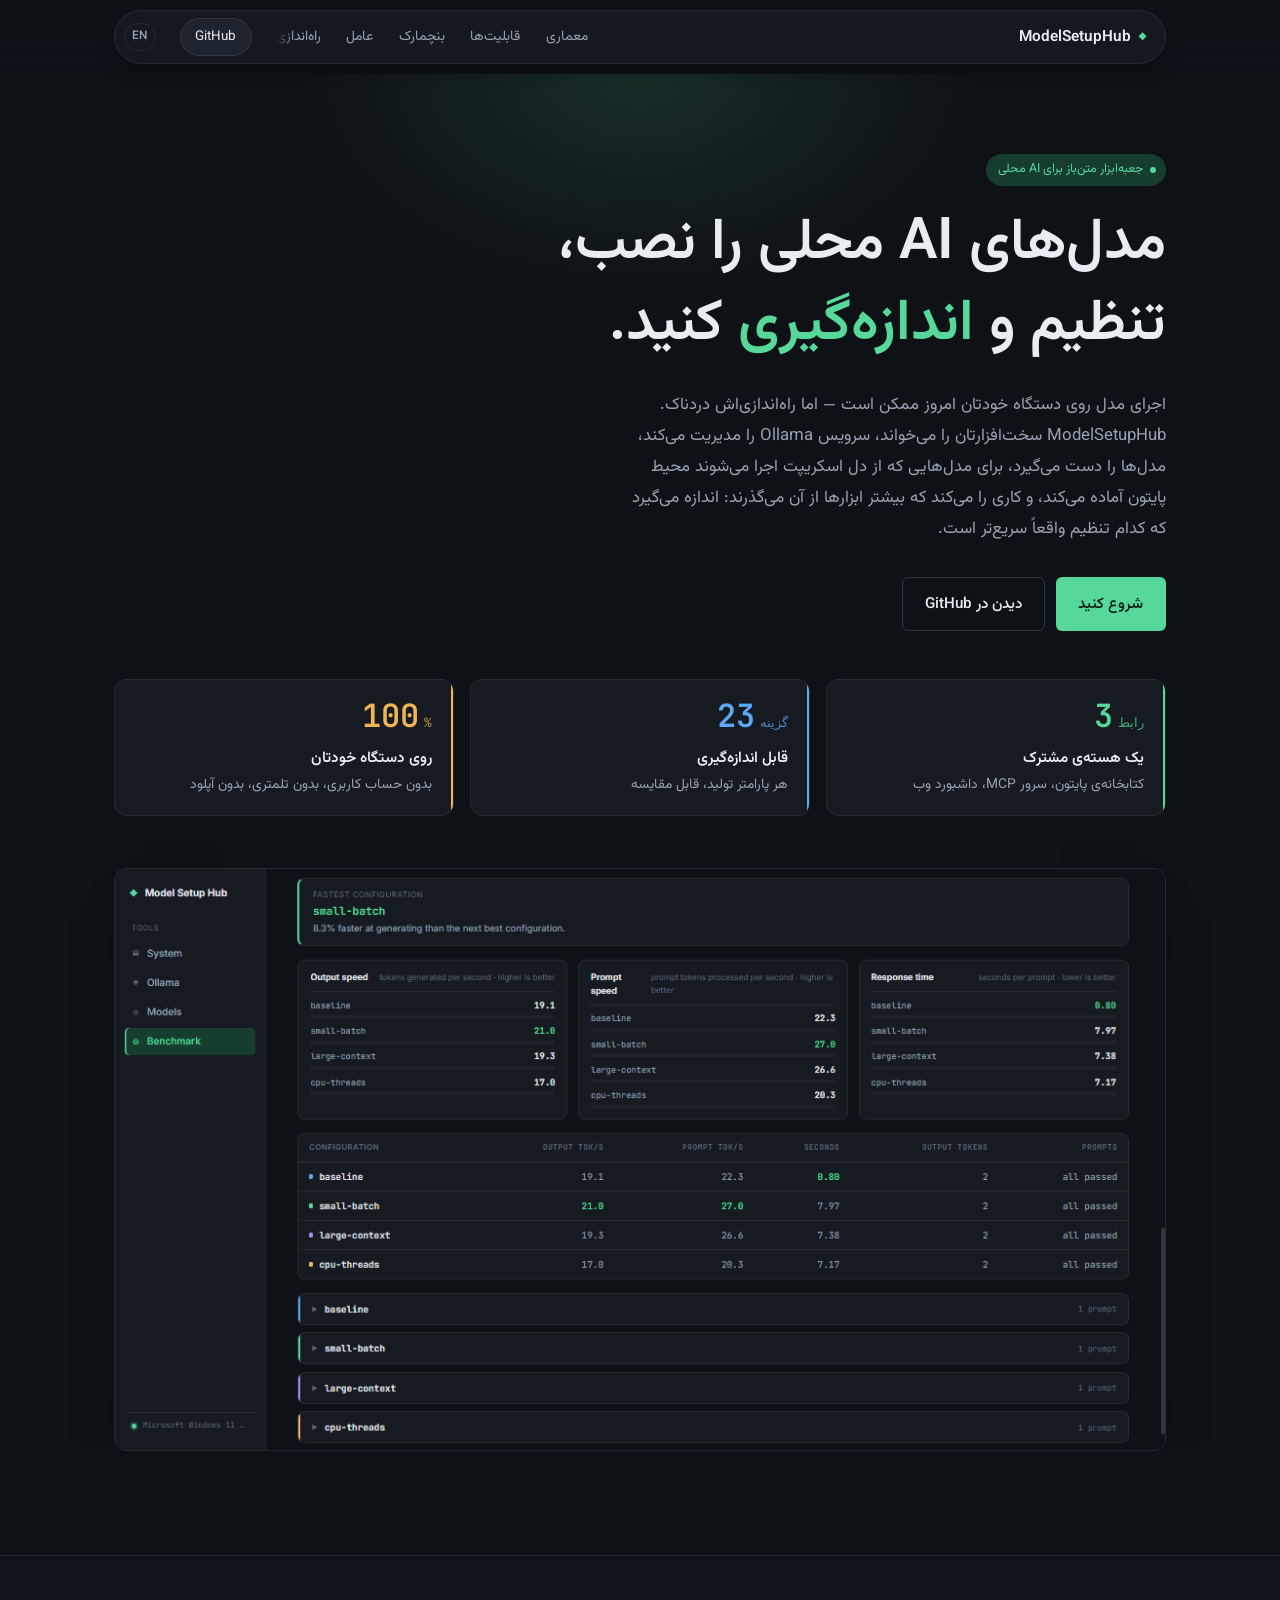
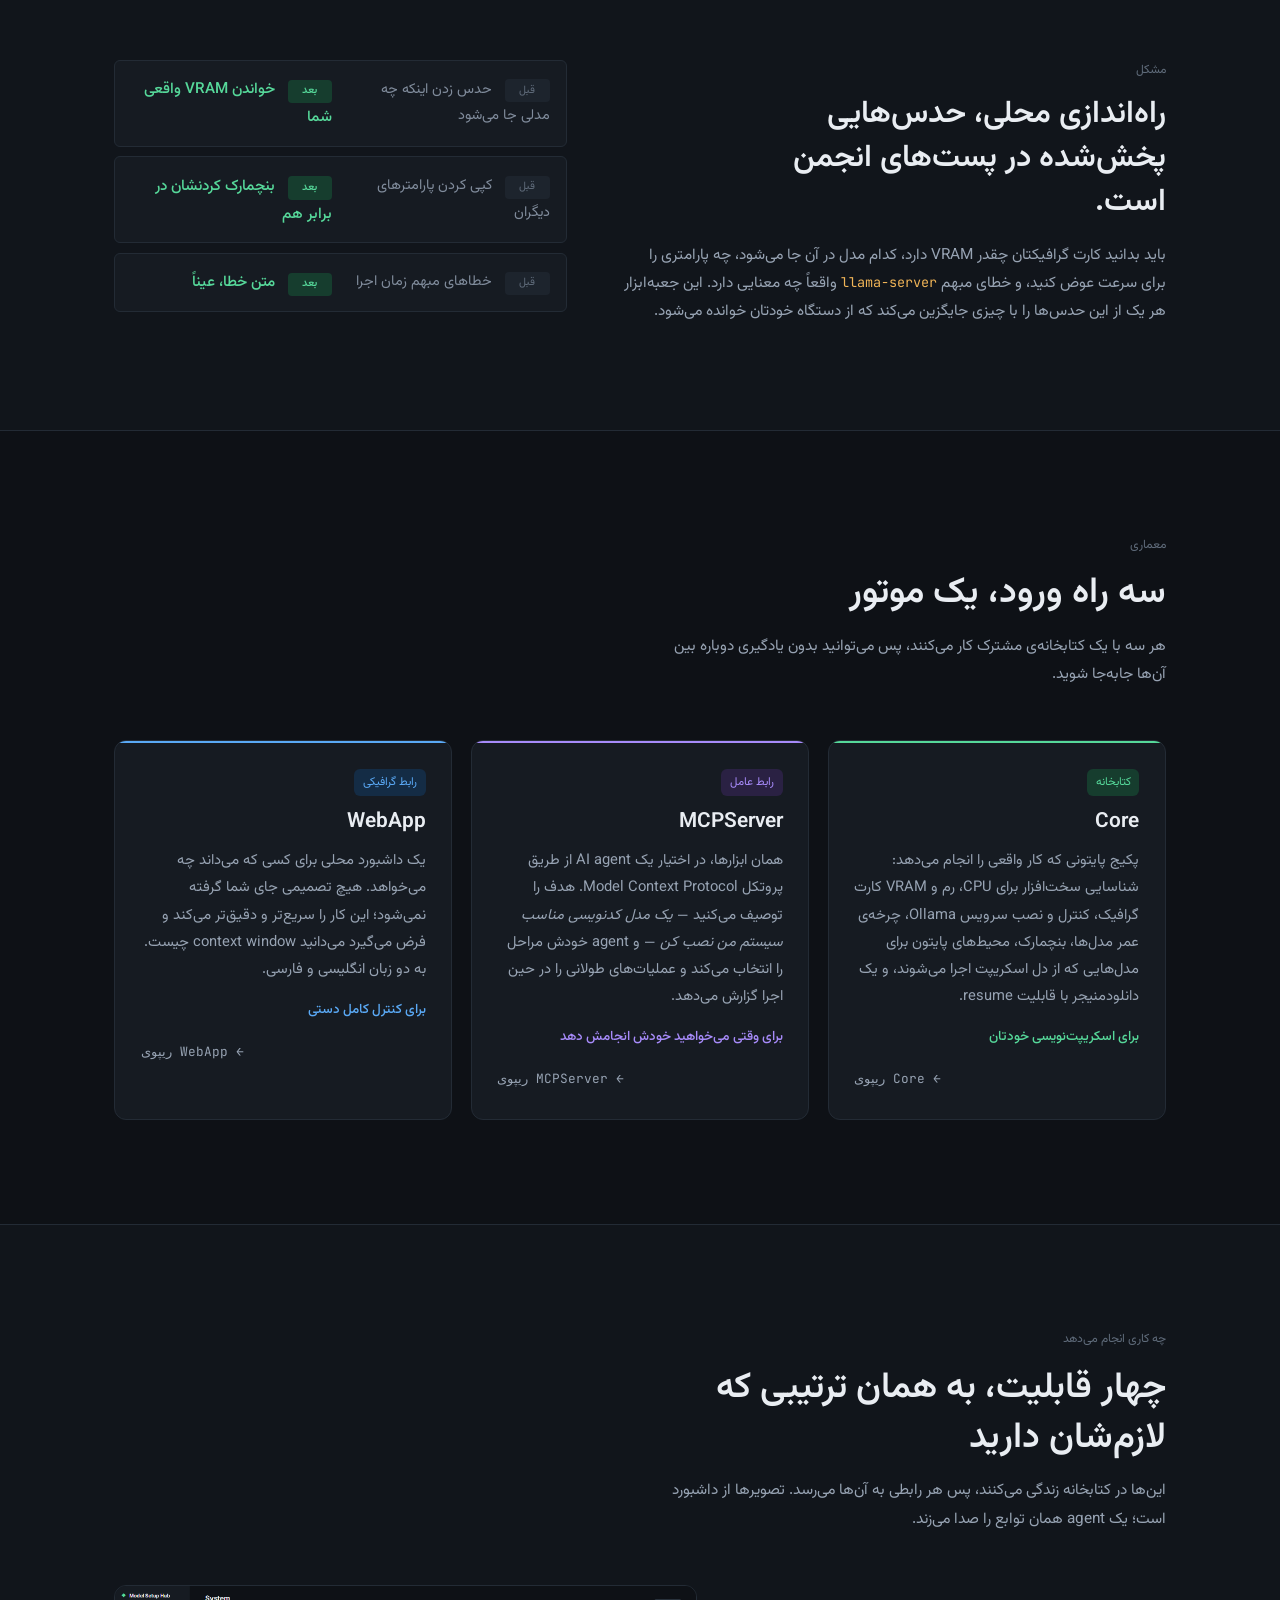
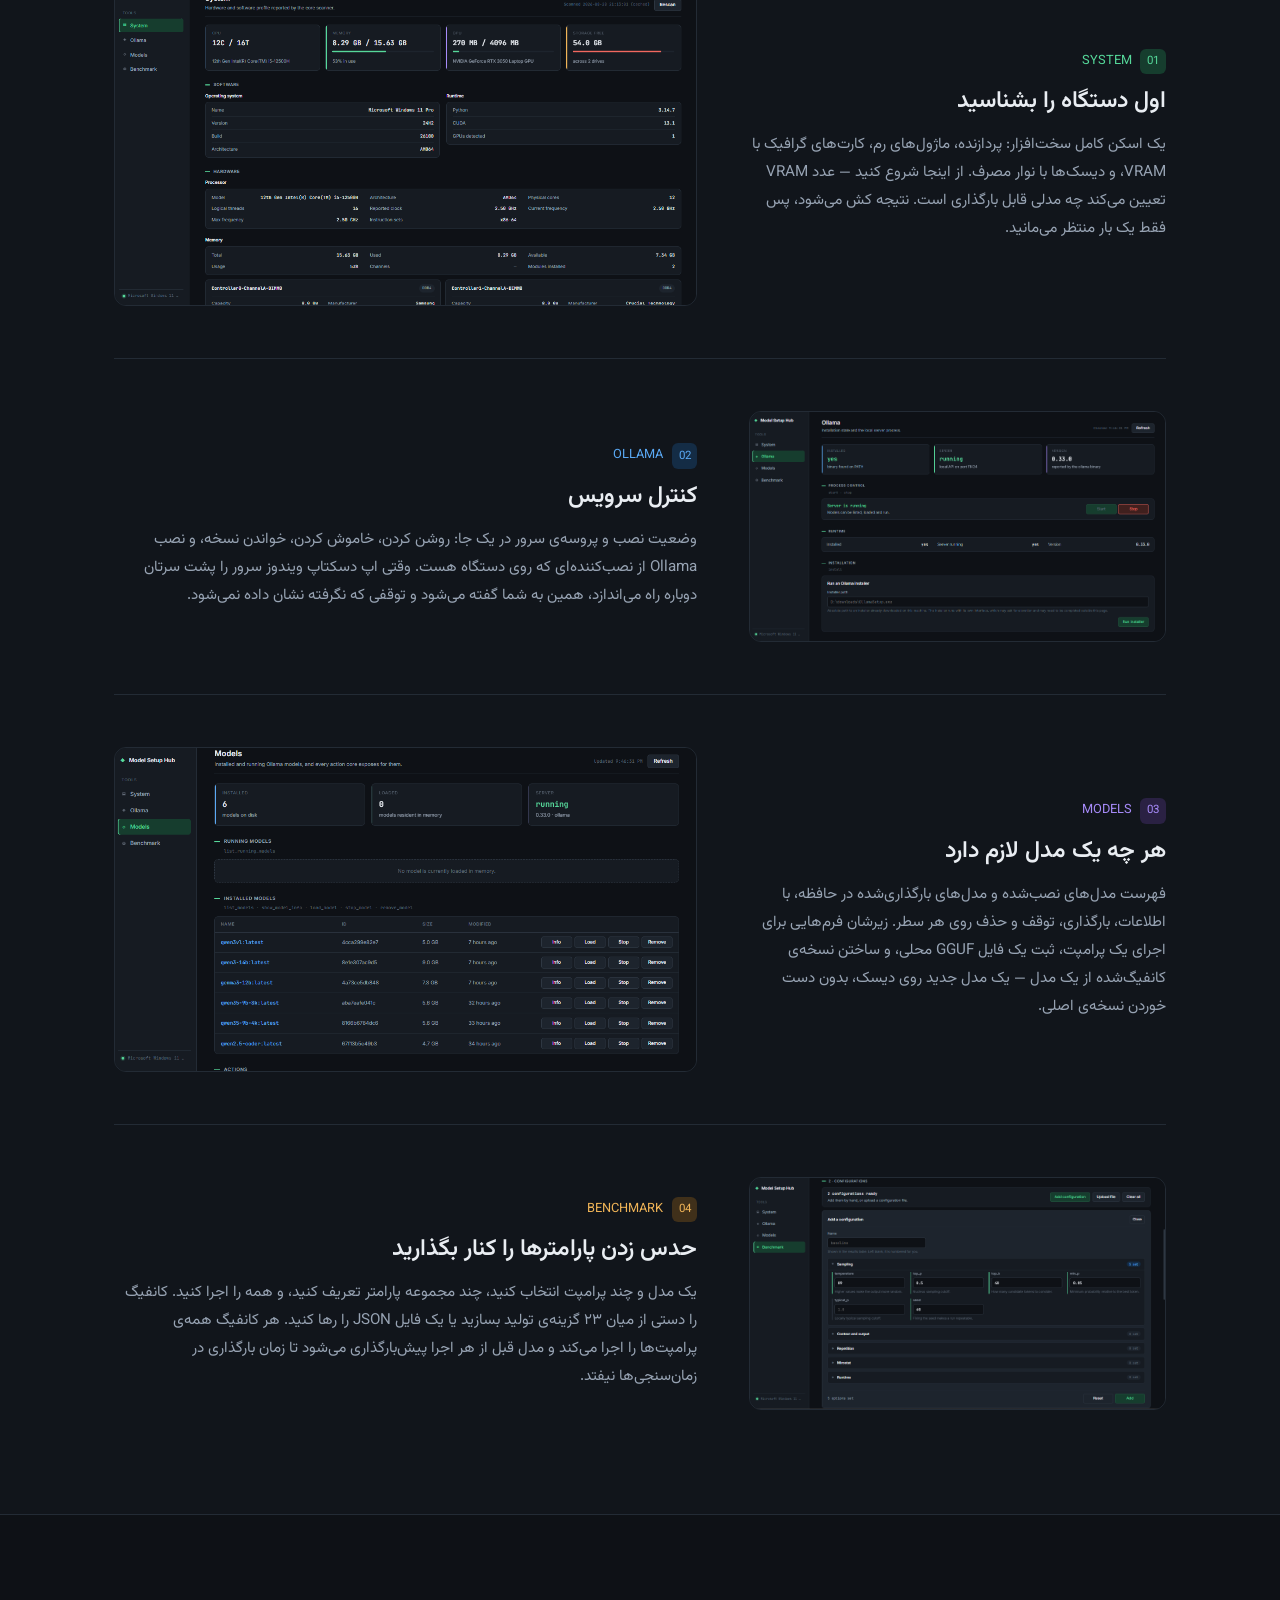
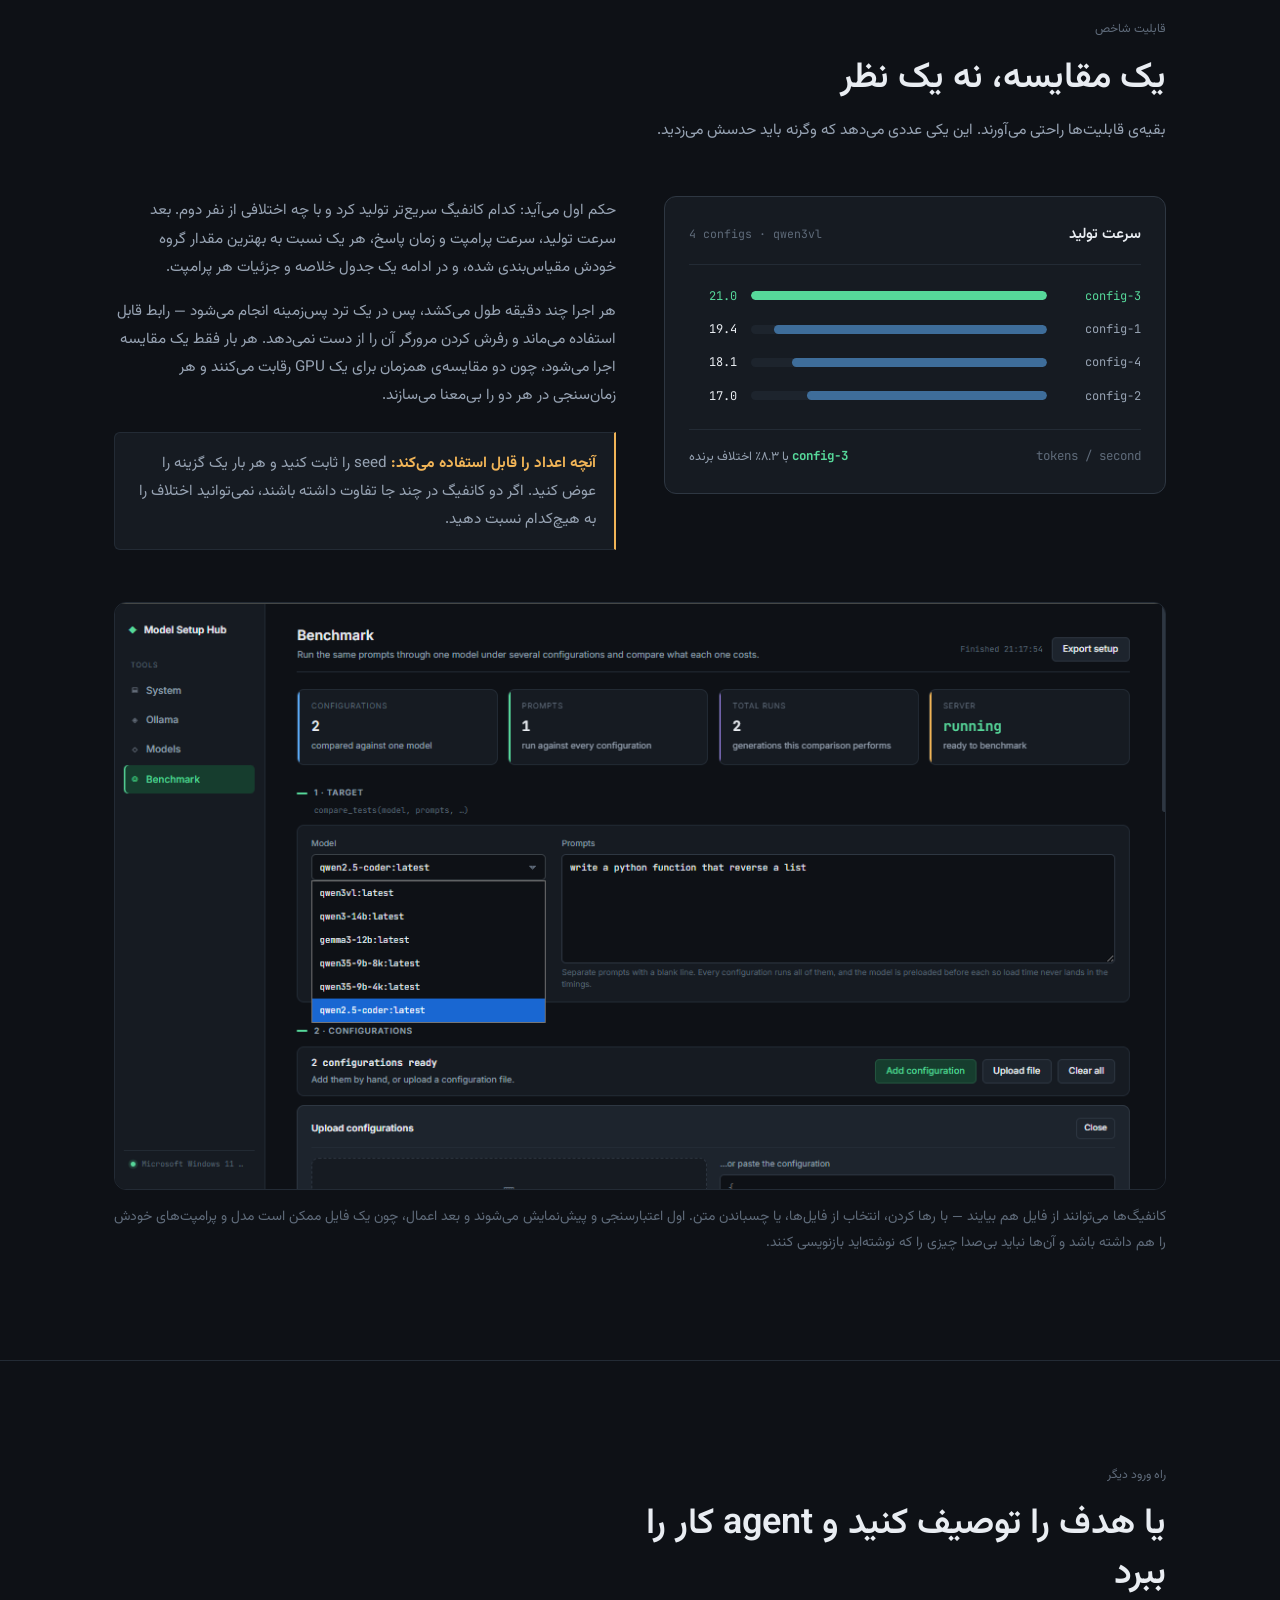
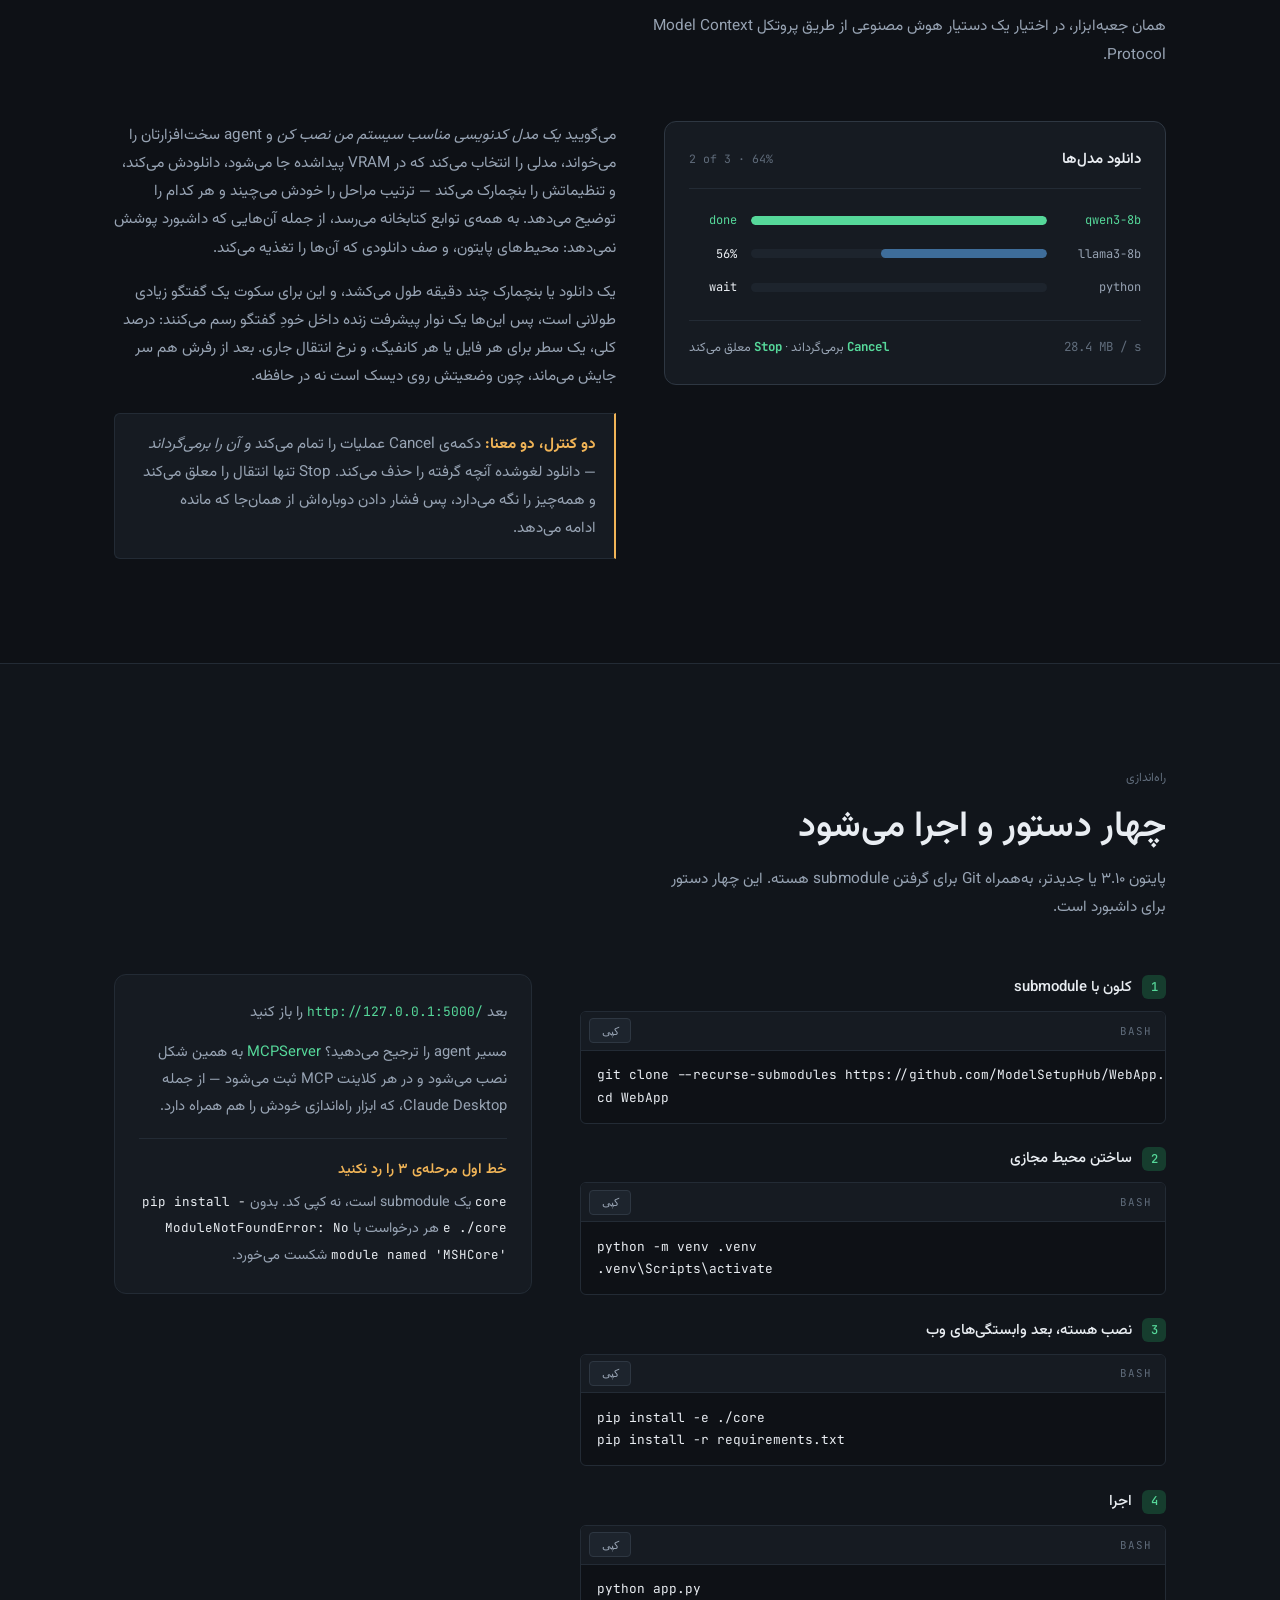
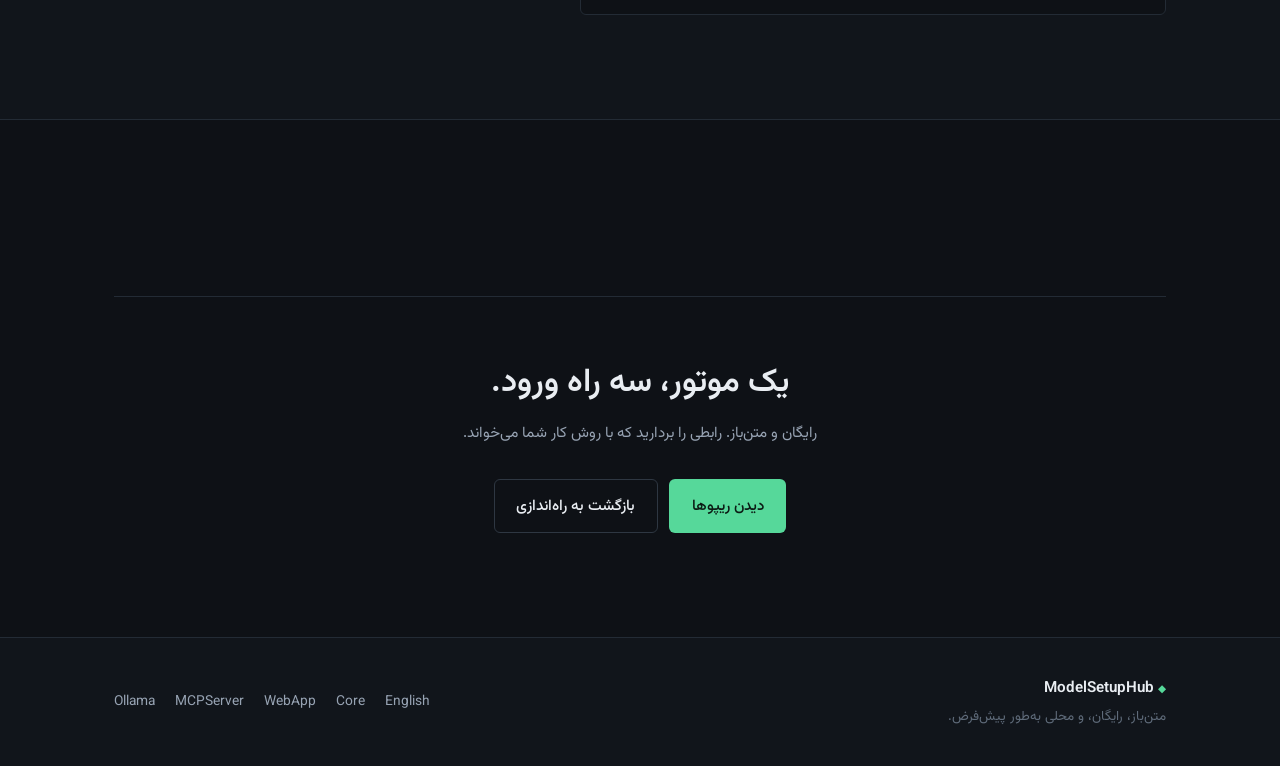
==== commit ad7b6325: "update docs" ====
--- a/fa.html
+++ b/fa.html
@@ -4,7 +4,7 @@
 <meta charset="UTF-8">
 <meta name="viewport" content="width=device-width, initial-scale=1.0">
 <title>ModelSetupHub — نصب، تنظیم و اندازه‌گیری مدل‌های AI محلی</title>
-<meta name="description" content="یک جعبه‌ابزار متن‌باز برای اجرای مدل‌های AI روی دستگاه خودتان: شناسایی سخت‌افزار، مدیریت سرویس Ollama، کار با مدل‌ها، و بنچمارک پارامترهای تولید در برابر یکدیگر.">
+<meta name="description" content="یک جعبه‌ابزار متن‌باز برای اجرای مدل‌های AI روی دستگاه خودتان: شناسایی سخت‌افزار، مدیریت یا نصب سرویس Ollama، کار با مدل‌ها، آماده‌سازی محیط‌های پایتون، و بنچمارک پارامترهای تولید در برابر یکدیگر.">
 <link rel="icon" href="assets/img/favicon.svg" type="image/svg+xml">
 <link rel="preconnect" href="https://fonts.googleapis.com">
 <link rel="preconnect" href="https://fonts.gstatic.com" crossorigin>
@@ -25,10 +25,10 @@
       </a>
       <nav class="site-nav" aria-label="بخش‌ها">
         <a href="#parts">معماری</a>
-        <a href="#dashboard">داشبورد</a>
+        <a href="#capabilities">قابلیت‌ها</a>
         <a href="#benchmark">بنچمارک</a>
+        <a href="#agent">عامل</a>
         <a href="#setup">راه‌اندازی</a>
-        <a href="#limits">محدودیت‌ها</a>
       </nav>
       <a class="nav-cta" href="https://github.com/ModelSetupHub">GitHub</a>
       <a class="nav-lang" href="index.html" lang="en" title="English version">EN</a>
@@ -43,8 +43,8 @@
     <h1>مدل‌های AI محلی را نصب، تنظیم و <em>اندازه‌گیری</em> کنید.</h1>
     <p class="lede">
       اجرای مدل روی دستگاه خودتان امروز ممکن است — اما راه‌اندازی‌اش دردناک. ModelSetupHub سخت‌افزارتان را می‌خواند،
-      سرویس Ollama را مدیریت می‌کند، مدل‌ها را دست می‌گیرد، و کاری را می‌کند که بیشتر ابزارها از آن می‌گذرند: اندازه
-      می‌گیرد که کدام تنظیم واقعاً سریع‌تر است.
+      سرویس Ollama را مدیریت می‌کند، مدل‌ها را دست می‌گیرد، برای مدل‌هایی که از دل اسکریپت اجرا می‌شوند محیط پایتون آماده
+      می‌کند، و کاری را می‌کند که بیشتر ابزارها از آن می‌گذرند: اندازه می‌گیرد که کدام تنظیم واقعاً سریع‌تر است.
     </p>
     <div class="hero-actions">
       <a class="btn btn-primary" href="#setup">شروع کنید</a>
@@ -66,7 +66,7 @@
           <span class="stat-unit">گزینه</span>
         </p>
         <p class="stat-label">قابل اندازه‌گیری</p>
-        <p class="stat-detail">هر پارامتر تولید Ollama، قابل مقایسه</p>
+        <p class="stat-detail">هر پارامتر تولید، قابل مقایسه</p>
       </li>
       <li class="s-amber">
         <p class="stat-top">
@@ -130,8 +130,9 @@
         <p class="part-tag">کتابخانه</p>
         <h3>Core</h3>
         <p class="part-body">
-          پکیج پایتونی که کار واقعی را انجام می‌دهد: شناسایی سخت‌افزار برای CPU، رم و VRAM کارت گرافیک، کنترل سرویس
-          Ollama، چرخه‌ی عمر مدل‌ها، بنچمارک، محیط‌های پایتون، و یک دانلود‌منیجر با قابلیت resume.
+          پکیج پایتونی که کار واقعی را انجام می‌دهد: شناسایی سخت‌افزار برای CPU، رم و VRAM کارت گرافیک، کنترل و نصب
+          سرویس Ollama، چرخه‌ی عمر مدل‌ها، بنچمارک، محیط‌های پایتون برای مدل‌هایی که از دل اسکریپت اجرا می‌شوند، و یک
+          دانلود‌منیجر با قابلیت resume.
         </p>
         <p class="part-for">برای اسکریپت‌نویسی خودتان</p>
         <a class="part-link" href="https://github.com/ModelSetupHub/Core">ریپوی Core &larr;</a>
@@ -139,34 +140,39 @@
 
       <article class="part part-violet">
         <p class="part-tag">رابط عامل</p>
-        <h3>سرور MCP</h3>
+        <h3>MCPServer</h3>
         <p class="part-body">
-          همان ابزارها، در اختیار یک AI agent. هدف را توصیف می‌کنید — <em>یک مدل کدنویسی مناسب سیستم من نصب کن</em> — و
-          agent خودش مراحل را انتخاب می‌کند.
+          همان ابزارها، در اختیار یک AI agent از طریق پروتکل Model Context Protocol. هدف را توصیف می‌کنید — <em>یک مدل
+          کدنویسی مناسب سیستم من نصب کن</em> — و agent خودش مراحل را انتخاب می‌کند و عملیات‌های طولانی را در حین اجرا
+          گزارش می‌دهد.
         </p>
         <p class="part-for">برای وقتی می‌خواهید خودش انجامش دهد</p>
-        <a class="part-link" href="https://github.com/ModelSetupHub">ریپوی MCP &larr;</a>
+        <a class="part-link" href="https://github.com/ModelSetupHub/MCPServer">ریپوی MCPServer &larr;</a>
       </article>
 
       <article class="part part-blue">
         <p class="part-tag">رابط گرافیکی</p>
-        <h3>داشبورد وب</h3>
+        <h3>WebApp</h3>
         <p class="part-body">
-          یک رابط گرافیکی محلی برای کسی که می‌داند چه می‌خواهد. هیچ تصمیمی جای شما گرفته نمی‌شود؛ این کار را سریع‌تر و
-          دقیق‌تر می‌کند و فرض می‌گیرد می‌دانید context window چیست.
+          یک داشبورد محلی برای کسی که می‌داند چه می‌خواهد. هیچ تصمیمی جای شما گرفته نمی‌شود؛ این کار را سریع‌تر و
+          دقیق‌تر می‌کند و فرض می‌گیرد می‌دانید context window چیست. به دو زبان انگلیسی و فارسی.
         </p>
         <p class="part-for">برای کنترل کامل دستی</p>
-        <a class="part-link" href="https://github.com/ModelSetupHub/gui">ریپوی داشبورد &larr;</a>
+        <a class="part-link" href="https://github.com/ModelSetupHub/WebApp">ریپوی WebApp &larr;</a>
       </article>
     </div>
   </div>
 </section>
 
-<section class="features" id="dashboard" aria-labelledby="dash-title">
+<section class="features" id="capabilities" aria-labelledby="dash-title">
   <div class="wrap">
     <header class="sec-head">
-      <p class="kicker">داشبورد</p>
-      <h2 id="dash-title">چهار تب، به همان ترتیبی که استفاده می‌کنید</h2>
+      <p class="kicker">چه کاری انجام می‌دهد</p>
+      <h2 id="dash-title">چهار قابلیت، به همان ترتیبی که لازم‌شان دارید</h2>
+      <p>
+        این‌ها در کتابخانه زندگی می‌کنند، پس هر رابطی به آن‌ها می‌رسد. تصویرها از داشبورد است؛ یک agent همان توابع را صدا
+        می‌زند.
+      </p>
     </header>
 
     <article class="feature f-green">
@@ -191,9 +197,9 @@
         <p class="feature-index"><span class="idx">02</span> Ollama</p>
         <h3>کنترل سرویس</h3>
         <p>
-          وضعیت نصب و پروسه‌ی سرور در یک جا: روشن و خاموش کردن، خواندن نسخه، و اجرای نصب‌کننده‌ای که از قبل روی دستگاه
-          هست. وقتی اپ دسکتاپ ویندوز سرور را پشت سرتان دوباره راه می‌اندازد، صفحه همین را می‌گوید و ادعای توقفی که
-          نگرفته نمی‌کند.
+          وضعیت نصب و پروسه‌ی سرور در یک جا: روشن کردن، خاموش کردن، خواندن نسخه، و نصب Ollama از نصب‌کننده‌ای که روی
+          دستگاه هست. وقتی اپ دسکتاپ ویندوز سرور را پشت سرتان دوباره راه می‌اندازد، همین به شما گفته می‌شود و توقفی که
+          نگرفته نشان داده نمی‌شود.
         </p>
       </div>
       <figure class="shot feature-shot">
@@ -228,13 +234,13 @@
         <h3>حدس زدن پارامترها را کنار بگذارید</h3>
         <p>
           یک مدل و چند پرامپت انتخاب کنید، چند مجموعه پارامتر تعریف کنید، و همه را اجرا کنید. کانفیگ را دستی از میان ۲۳
-          گزینه‌ی Ollama بسازید یا یک فایل JSON را رها کنید. هر کانفیگ همه‌ی پرامپت‌ها را اجرا می‌کند و مدل قبل از هر
+          گزینه‌ی تولید بسازید یا یک فایل JSON را رها کنید. هر کانفیگ همه‌ی پرامپت‌ها را اجرا می‌کند و مدل قبل از هر
           اجرا پیش‌بارگذاری می‌شود تا زمان بارگذاری در زمان‌سنجی‌ها نیفتد.
         </p>
       </div>
       <figure class="shot feature-shot">
         <a class="shot-link" href="assets/img/benchmark-builder.png" target="_blank" rel="noopener">
-          <img src="assets/img/benchmark-builder.png" alt="فرم دستی کانفیگ با گزینه‌های تولید Ollama که در گروه‌های بازشو دسته‌بندی شده‌اند." width="1076" height="600" loading="lazy">
+          <img src="assets/img/benchmark-builder.png" alt="فرم دستی کانفیگ با گزینه‌های تولید که در گروه‌های بازشو دسته‌بندی شده‌اند." width="1076" height="600" loading="lazy">
           <span class="shot-zoom">نمایش در اندازه‌ی کامل</span>
         </a>
       </figure>
@@ -247,7 +253,7 @@
     <header class="sec-head">
       <p class="kicker">قابلیت شاخص</p>
       <h2 id="bench-title">یک مقایسه، نه یک نظر</h2>
-      <p>بقیه‌ی تب‌ها راحتی می‌آورند. این یکی عددی می‌دهد که وگرنه باید حدسش می‌زدید.</p>
+      <p>بقیه‌ی قابلیت‌ها راحتی می‌آورند. این یکی عددی می‌دهد که وگرنه باید حدسش می‌زدید.</p>
     </header>
 
     <div class="bench-grid">
@@ -290,9 +296,9 @@
           پاسخ، هر یک نسبت به بهترین مقدار گروه خودش مقیاس‌بندی شده، و در ادامه یک جدول خلاصه و جزئیات هر پرامپت.
         </p>
         <p>
-          هر اجرا چند دقیقه طول می‌کشد، پس در یک ترد پس‌زمینه روی سرور انجام می‌شود — رفرش کردن مرورگر آن را از دست
-          نمی‌دهد. هر بار فقط یک مقایسه اجرا می‌شود، چون دو مقایسه‌ی همزمان برای یک GPU رقابت می‌کنند و هر زمان‌سنجی در
-          هر دو را بی‌معنا می‌سازند.
+          هر اجرا چند دقیقه طول می‌کشد، پس در یک ترد پس‌زمینه انجام می‌شود — رابط قابل استفاده می‌ماند و رفرش کردن مرورگر
+          آن را از دست نمی‌دهد. هر بار فقط یک مقایسه اجرا می‌شود، چون دو مقایسه‌ی همزمان برای یک GPU رقابت می‌کنند و هر
+          زمان‌سنجی در هر دو را بی‌معنا می‌سازند.
         </p>
         <p class="bench-tip">
           <strong>آنچه اعداد را قابل استفاده می‌کند:</strong> seed را ثابت کنید و هر بار یک گزینه را عوض کنید. اگر دو
@@ -303,24 +309,83 @@
 
     <figure class="shot bench-shot">
       <a class="shot-link" href="assets/img/benchmark-import.png" target="_blank" rel="noopener">
-        <img src="assets/img/benchmark-import.png" alt="ورود کانفیگ‌ها از یک فایل JSON، با پیش‌نمایش آنچه سرور فهمیده، پیش از اعمال شدن." width="1075" height="600" loading="lazy">
+        <img src="assets/img/benchmark-import.png" alt="ورود کانفیگ‌ها از یک فایل JSON، با پیش‌نمایش آنچه فهمیده شده، پیش از اعمال شدن." width="1075" height="600" loading="lazy">
         <span class="shot-zoom">نمایش در اندازه‌ی کامل</span>
       </a>
       <figcaption>
-        کانفیگ‌ها می‌توانند از فایل هم بیایند — با رها کردن، انتخاب از فایل‌ها، یا چسباندن متن. اول روی سرور اعتبارسنجی و
-        پیش‌نمایش می‌شوند، چون یک فایل ممکن است مدل و پرامپت‌های خودش را هم داشته باشد و آن‌ها نباید بی‌صدا چیزی را که
+        کانفیگ‌ها می‌توانند از فایل هم بیایند — با رها کردن، انتخاب از فایل‌ها، یا چسباندن متن. اول اعتبارسنجی و پیش‌نمایش
+        می‌شوند و بعد اعمال، چون یک فایل ممکن است مدل و پرامپت‌های خودش را هم داشته باشد و آن‌ها نباید بی‌صدا چیزی را که
         نوشته‌اید بازنویسی کنند.
       </figcaption>
     </figure>
   </div>
 </section>
 
+<section class="bench" id="agent" aria-labelledby="agent-title">
+  <div class="wrap">
+    <header class="sec-head">
+      <p class="kicker">راه ورود دیگر</p>
+      <h2 id="agent-title">یا هدف را توصیف کنید و agent کار را ببرد</h2>
+      <p>همان جعبه‌ابزار، در اختیار یک دستیار هوش مصنوعی از طریق پروتکل Model Context Protocol.</p>
+    </header>
+
+    <div class="bench-grid">
+      <figure class="bench-panel">
+        <figcaption class="panel-head">
+          <span class="panel-title">دانلود مدل‌ها</span>
+          <span class="panel-meta">2 of 3 &middot; 64%</span>
+        </figcaption>
+        <ul class="bars">
+          <li class="is-best">
+            <span class="bar-label">qwen3-8b</span>
+            <span class="bar-track"><span class="bar-fill" style="width:100%"></span></span>
+            <span class="bar-value">done</span>
+          </li>
+          <li>
+            <span class="bar-label">llama3-8b</span>
+            <span class="bar-track"><span class="bar-fill" style="width:56%"></span></span>
+            <span class="bar-value">56%</span>
+          </li>
+          <li>
+            <span class="bar-label">python</span>
+            <span class="bar-track"><span class="bar-fill" style="width:0%"></span></span>
+            <span class="bar-value">wait</span>
+          </li>
+        </ul>
+        <p class="panel-foot">
+          <span class="unit">28.4 MB / s</span>
+          <span class="verdict"><strong>Cancel</strong> برمی‌گرداند &middot; <strong>Stop</strong> معلق می‌کند</span>
+        </p>
+      </figure>
+
+      <div class="bench-copy">
+        <p>
+          می‌گویید <em>یک مدل کدنویسی مناسب سیستم من نصب کن</em> و agent سخت‌افزارتان را می‌خواند، مدلی را انتخاب می‌کند
+          که در VRAM پیداشده جا می‌شود، دانلودش می‌کند، و تنظیماتش را بنچمارک می‌کند — ترتیب مراحل را خودش می‌چیند و هر
+          کدام را توضیح می‌دهد. به همه‌ی توابع کتابخانه می‌رسد، از جمله آن‌هایی که داشبورد پوشش نمی‌دهد: محیط‌های پایتون،
+          و صف دانلودی که آن‌ها را تغذیه می‌کند.
+        </p>
+        <p>
+          یک دانلود یا بنچمارک چند دقیقه طول می‌کشد، و این برای سکوت یک گفتگو زیادی طولانی است، پس این‌ها یک نوار پیشرفت
+          زنده داخل خودِ گفتگو رسم می‌کنند: درصد کلی، یک سطر برای هر فایل یا هر کانفیگ، و نرخ انتقال جاری. بعد از رفرش هم
+          سر جایش می‌ماند، چون وضعیتش روی دیسک است نه در حافظه.
+        </p>
+        <p class="bench-tip">
+          <strong>دو کنترل، دو معنا:</strong> دکمه‌ی Cancel عملیات را تمام می‌کند <em>و آن را برمی‌گرداند</em> — دانلود
+          لغو‌شده آنچه گرفته را حذف می‌کند. Stop تنها انتقال را معلق می‌کند و همه‌چیز را نگه می‌دارد، پس فشار دادن
+          دوباره‌اش از همان‌جا که مانده ادامه می‌دهد.
+        </p>
+      </div>
+    </div>
+  </div>
+</section>
+
 <section class="setup" id="setup" aria-labelledby="setup-title">
   <div class="wrap">
     <header class="sec-head">
       <p class="kicker">راه‌اندازی</p>
       <h2 id="setup-title">چهار دستور و اجرا می‌شود</h2>
-      <p>پایتون ۳.۱۰ یا جدیدتر، به‌همراه Git برای گرفتن submodule هسته.</p>
+      <p>پایتون ۳.۱۰ یا جدیدتر، به‌همراه Git برای گرفتن submodule هسته. این چهار دستور برای داشبورد است.</p>
     </header>
 
     <div class="setup-grid">
@@ -332,8 +397,8 @@
               <span class="code-lang">bash</span>
               <button class="copy-btn" type="button" data-copy-target="cmd-1" data-copy-label="کپی" data-copied-label="کپی شد" data-fallback-label="Ctrl+C را بزنید">کپی</button>
             </div>
-            <pre><code id="cmd-1">git clone --recurse-submodules https://github.com/ModelSetupHub/gui.git
-cd gui</code></pre>
+            <pre><code id="cmd-1">git clone --recurse-submodules https://github.com/ModelSetupHub/WebApp.git
+cd WebApp</code></pre>
           </div>
         </li>
         <li>
@@ -372,11 +437,15 @@
 
       <aside class="setup-side">
         <p class="side-open">بعد <code>http://127.0.0.1:5000/</code> را باز کنید</p>
+        <p class="side-open">
+          مسیر agent را ترجیح می‌دهید؟ <a href="https://github.com/ModelSetupHub/MCPServer">MCPServer</a> به همین شکل نصب
+          می‌شود و در هر کلاینت MCP ثبت می‌شود — از جمله Claude Desktop، که ابزار راه‌اندازی خودش را هم همراه دارد.
+        </p>
         <div class="side-warn">
           <p class="warn-head">خط اول مرحله‌ی ۳ را رد نکنید</p>
           <p>
             <code>core</code> یک submodule است، نه کپی کد. بدون <code>pip install -e ./core</code> هر درخواست با
-            <code>ModuleNotFoundError: No module named 'core'</code> شکست می‌خورد.
+            <code>ModuleNotFoundError: No module named 'MSHCore'</code> شکست می‌خورد.
           </p>
         </div>
       </aside>
@@ -384,33 +453,10 @@
   </div>
 </section>
 
-<section class="honest" id="limits" aria-labelledby="honest-title">
-  <div class="wrap">
-    <header class="sec-head">
-      <p class="kicker">پیش از نصب</p>
-      <h2 id="honest-title">سه محدودیت، صادقانه از پیش</h2>
-    </header>
-
-    <ul class="limits">
-      <li class="l-amber">
-        <h3><span class="limit-mark" aria-hidden="true">&#9670;</span> فعلاً فقط ویندوز</h3>
-        <p>اسکنر سخت‌افزار روی PowerShell و WMI ساخته شده، پس تب System هنوز جای دیگری کار نمی‌کند.</p>
-      </li>
-      <li class="l-red">
-        <h3><span class="limit-mark" aria-hidden="true">&#9670;</span> بدون احراز هویت</h3>
-        <p>
-          داشبورد یک سرور محلی بدون احراز هویت است، و endpointهایش Ollama را روشن می‌کنند، مدل بار می‌کنند و حذف می‌کنند،
-          و نصب‌کننده روی میزبان اجرا می‌کنند. روی localhost نگهش دارید — برای نشستن روی شبکه ساخته نشده.
-        </p>
-      </li>
-      <li class="l-blue">
-        <h3><span class="limit-mark" aria-hidden="true">&#9670;</span> Ollama لازم است</h3>
-        <p>هر چیزی جز تب System به نصب بودن Ollama روی دستگاه نیاز دارد.</p>
-      </li>
-    </ul>
-
+<section class="honest">
+  <div class="wrap">
     <div class="closing">
-      <h2>دو رابط، یک جعبه‌ابزار.</h2>
+      <h2>یک موتور، سه راه ورود.</h2>
       <p>رایگان و متن‌باز. رابطی را بردارید که با روش کار شما می‌خواند.</p>
       <div class="hero-actions">
         <a class="btn btn-primary" href="https://github.com/ModelSetupHub">دیدن ریپوها</a>
@@ -430,8 +476,8 @@
     <nav class="foot-links" aria-label="ریپوها">
       <a href="index.html" lang="en">English</a>
       <a href="https://github.com/ModelSetupHub/Core">Core</a>
-      <a href="https://github.com/ModelSetupHub">سرور MCP</a>
-      <a href="https://github.com/ModelSetupHub/gui">داشبورد</a>
+      <a href="https://github.com/ModelSetupHub/WebApp">WebApp</a>
+      <a href="https://github.com/ModelSetupHub/MCPServer">MCPServer</a>
       <a href="https://ollama.com/">Ollama</a>
     </nav>
   </div>
--- a/assets/css/style.css
+++ b/assets/css/style.css
@@ -616,6 +616,10 @@
 }
 .bench-tip strong { color: var(--amber); }
 
+/* The agent section reuses the benchmark layout and sits directly after it, so
+   it needs a hairline to separate two panels on the same background. */
+#agent { border-top: 1px solid var(--border-soft); }
+
 .bench-shot figcaption {
   margin-top: 0.9rem;
   font-size: 0.87rem;
@@ -706,11 +710,13 @@
 
 pre {
   margin: 0;
-  padding: 0.85rem 1rem;
+  padding-block: 0.85rem;
+  padding-inline: 1rem 0;
   overflow-x: auto;
 }
 pre code {
   display: block;
+  padding-inline-end: 1rem;
   font-size: 0.8rem;
   line-height: 1.75;
   color: var(--text);
@@ -725,6 +731,7 @@
   border-radius: var(--radius);
 }
 .side-open { font-size: 0.92rem; color: var(--text-dim); }
+.side-open + .side-open { margin-top: 0.8rem; }
 .side-open code { color: var(--green); }
 
 .side-warn {
@@ -737,40 +744,9 @@
 .warn-head { margin-bottom: 0.45rem; font-weight: 600; color: var(--amber); }
 .side-warn code { color: var(--text); }
 
-/* ---------- limits and closing ---------- */
+/* ---------- closing ---------- */
 
 .honest { padding: var(--gap-section) 0; }
-
-.limits {
-  list-style: none;
-  margin: 0;
-  padding: 0;
-  display: grid;
-  grid-template-columns: minmax(0, 1fr);
-  gap: 0.9rem;
-}
-.limits li {
-  padding: 1.25rem;
-  background: var(--panel);
-  border: 1px solid var(--border-soft);
-  border-inline-start: 2px solid var(--accent);
-  border-radius: var(--radius);
-  border-start-start-radius: 0;
-  border-end-start-radius: 0;
-}
-.l-amber { --accent: var(--amber); }
-.l-red   { --accent: var(--red); }
-.l-blue  { --accent: var(--blue); }
-
-.limits h3 {
-  display: flex;
-  align-items: baseline;
-  gap: 0.5rem;
-  margin-bottom: 0.5rem;
-  font-size: 1rem;
-}
-.limit-mark { flex: none; font-size: 0.58rem; color: var(--accent); }
-.limits p { color: var(--text-dim); font-size: 0.91rem; }
 
 .closing {
   margin-top: 3rem;
@@ -780,6 +756,8 @@
 }
 .closing h2 { font-size: clamp(1.4rem, 5.5vw, 1.8rem); }
 .closing p { margin-top: 0.75rem; color: var(--text-dim); font-size: 0.95rem; }
+/* .hero-actions is a flex row, which ignores the centred text alignment above. */
+.closing .hero-actions { justify-content: center; }
 
 /* ---------- footer ---------- */
 
@@ -825,9 +803,6 @@
     align-items: center;
     gap: 1rem;
   }
-
-  .limits { grid-template-columns: repeat(2, minmax(0, 1fr)); }
-  .limits li:last-child { grid-column: span 2; }
 
   .foot-inner {
     display: flex;
@@ -918,9 +893,6 @@
   .setup-grid { grid-template-columns: minmax(0, 7fr) minmax(0, 5fr); gap: 3rem; align-items: start; }
   .setup-side { padding: 1.5rem; }
 
-  .limits { grid-template-columns: repeat(3, minmax(0, 1fr)); gap: 1.15rem; }
-  .limits li:last-child { grid-column: auto; }
-
   .closing { margin-top: 4.5rem; padding-top: 4rem; }
   .closing h2 { font-size: clamp(1.6rem, 3.2vw, 2.05rem); }
 
--- a/assets/css/rtl.css
+++ b/assets/css/rtl.css
@@ -89,7 +89,6 @@
 .part-body,
 .feature-text p,
 .bench-copy p,
-.limits p,
 .stat-detail,
 .side-warn,
 .bench-shot figcaption { text-wrap: pretty; }
